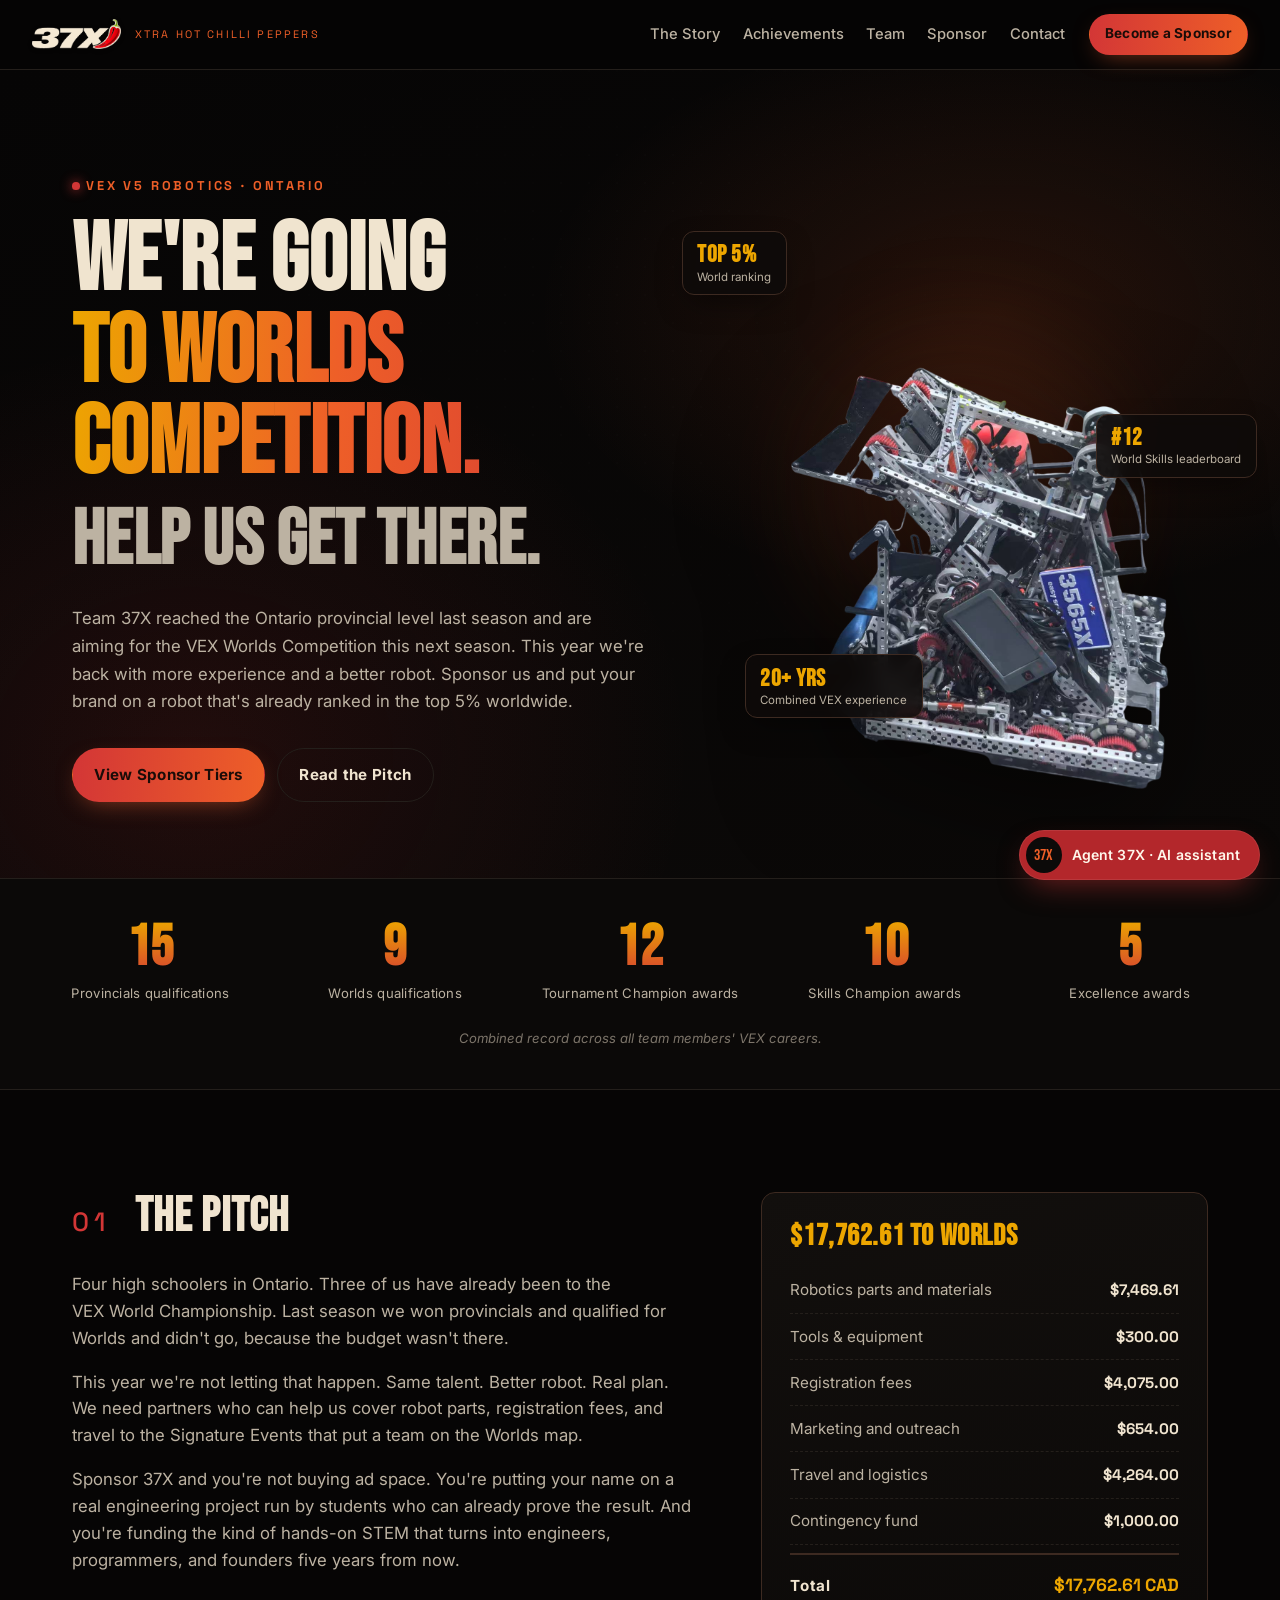
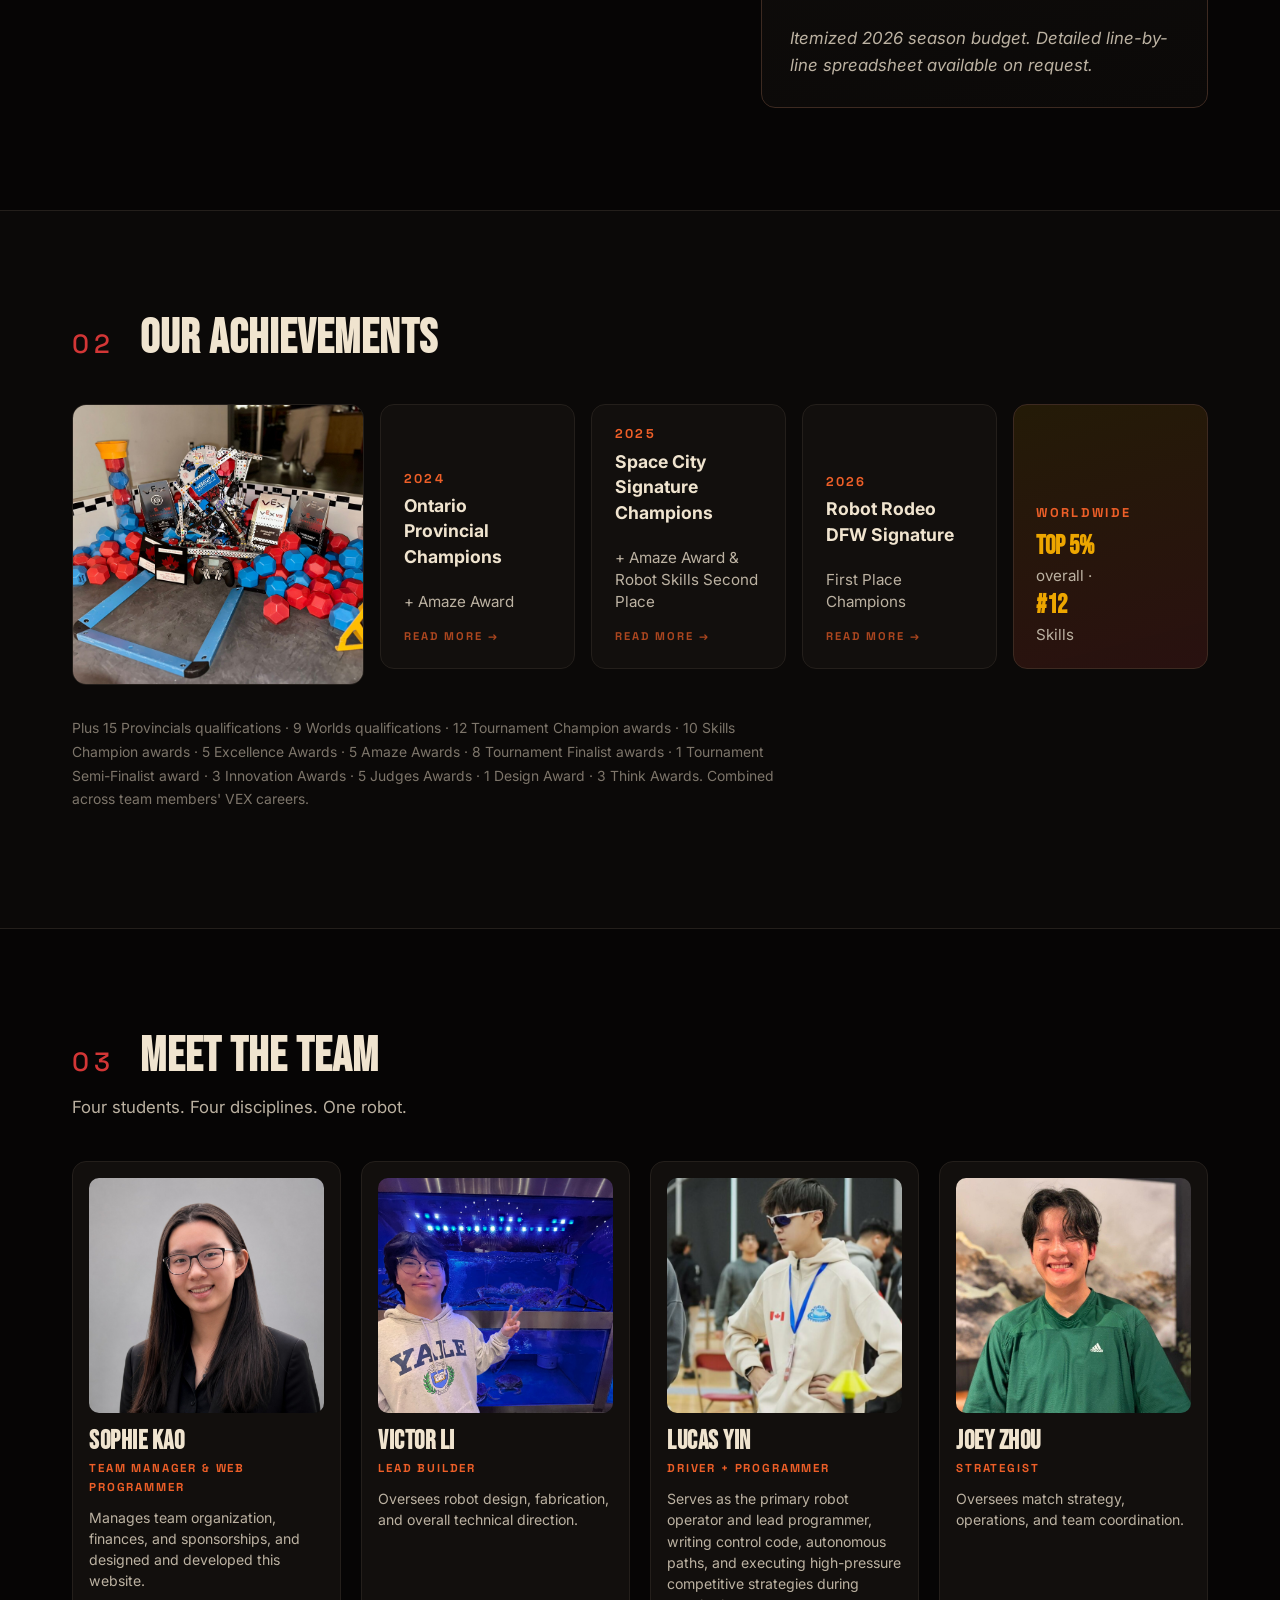
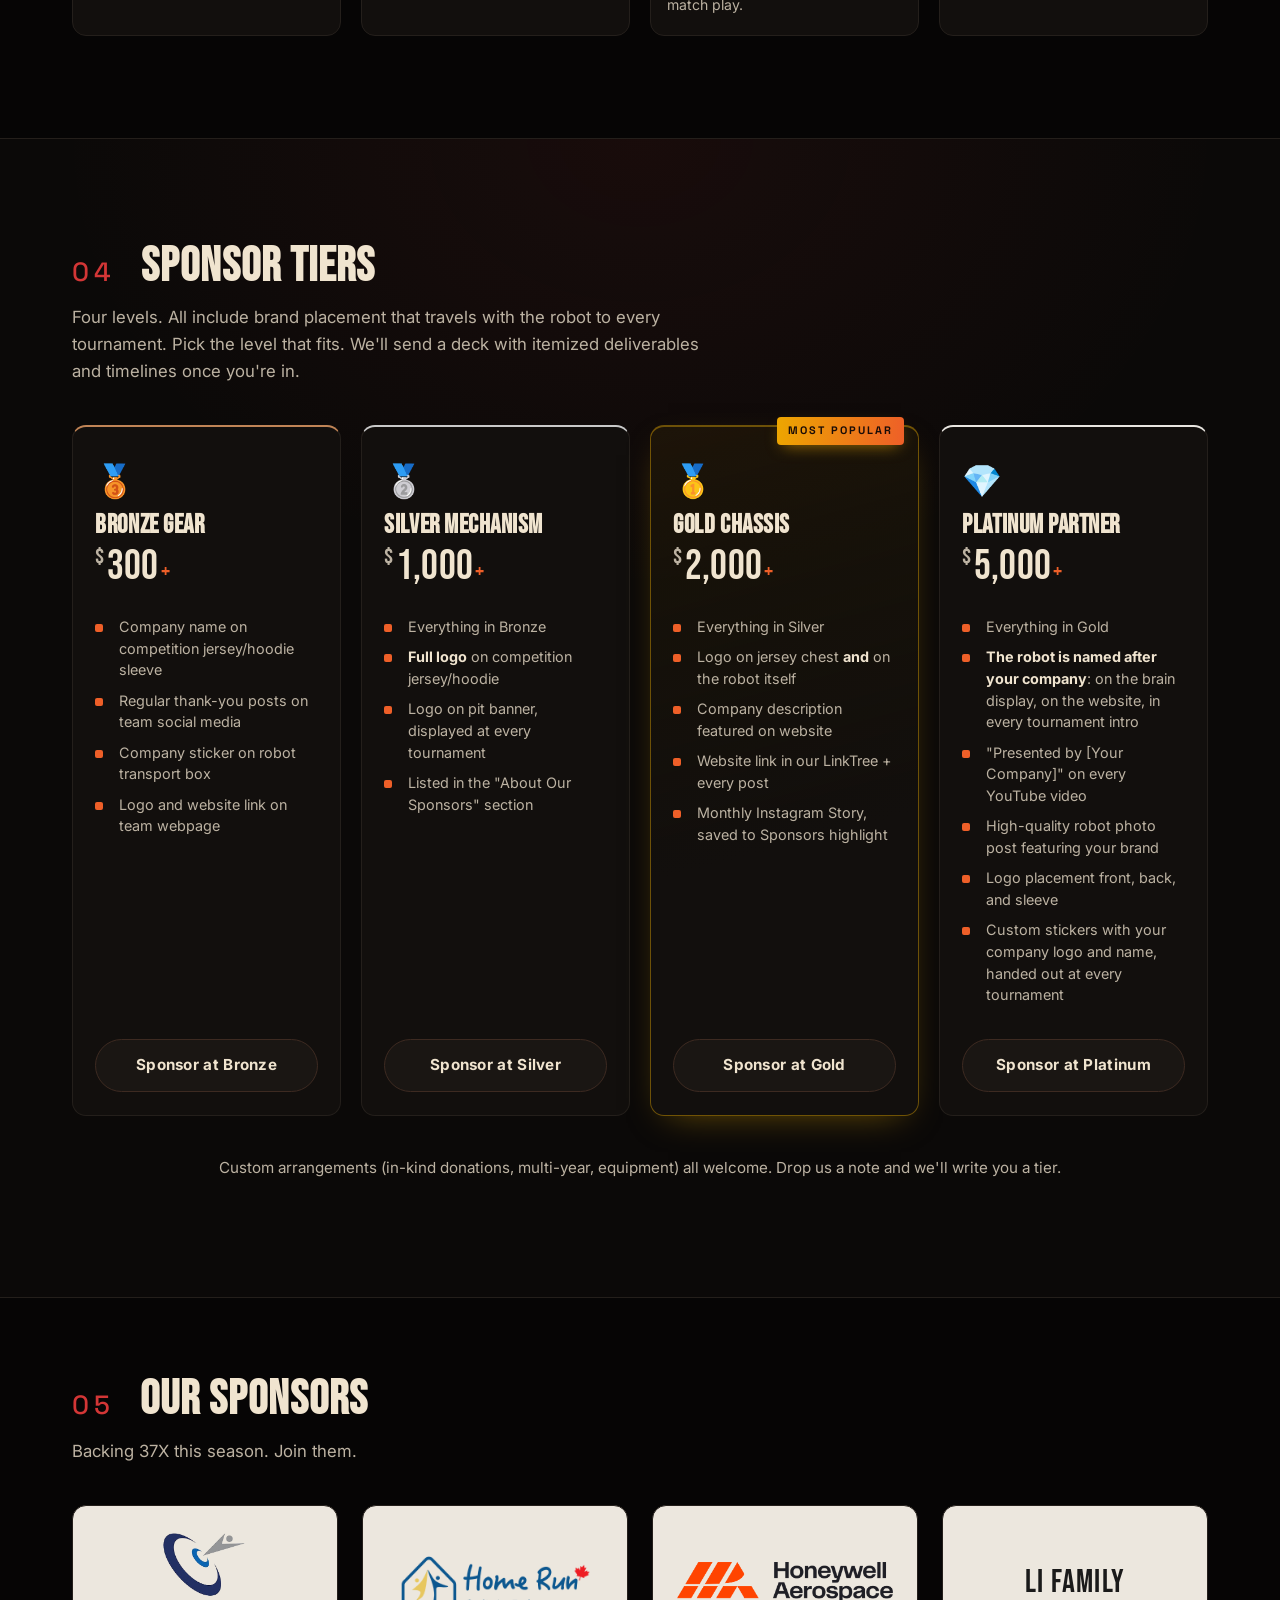
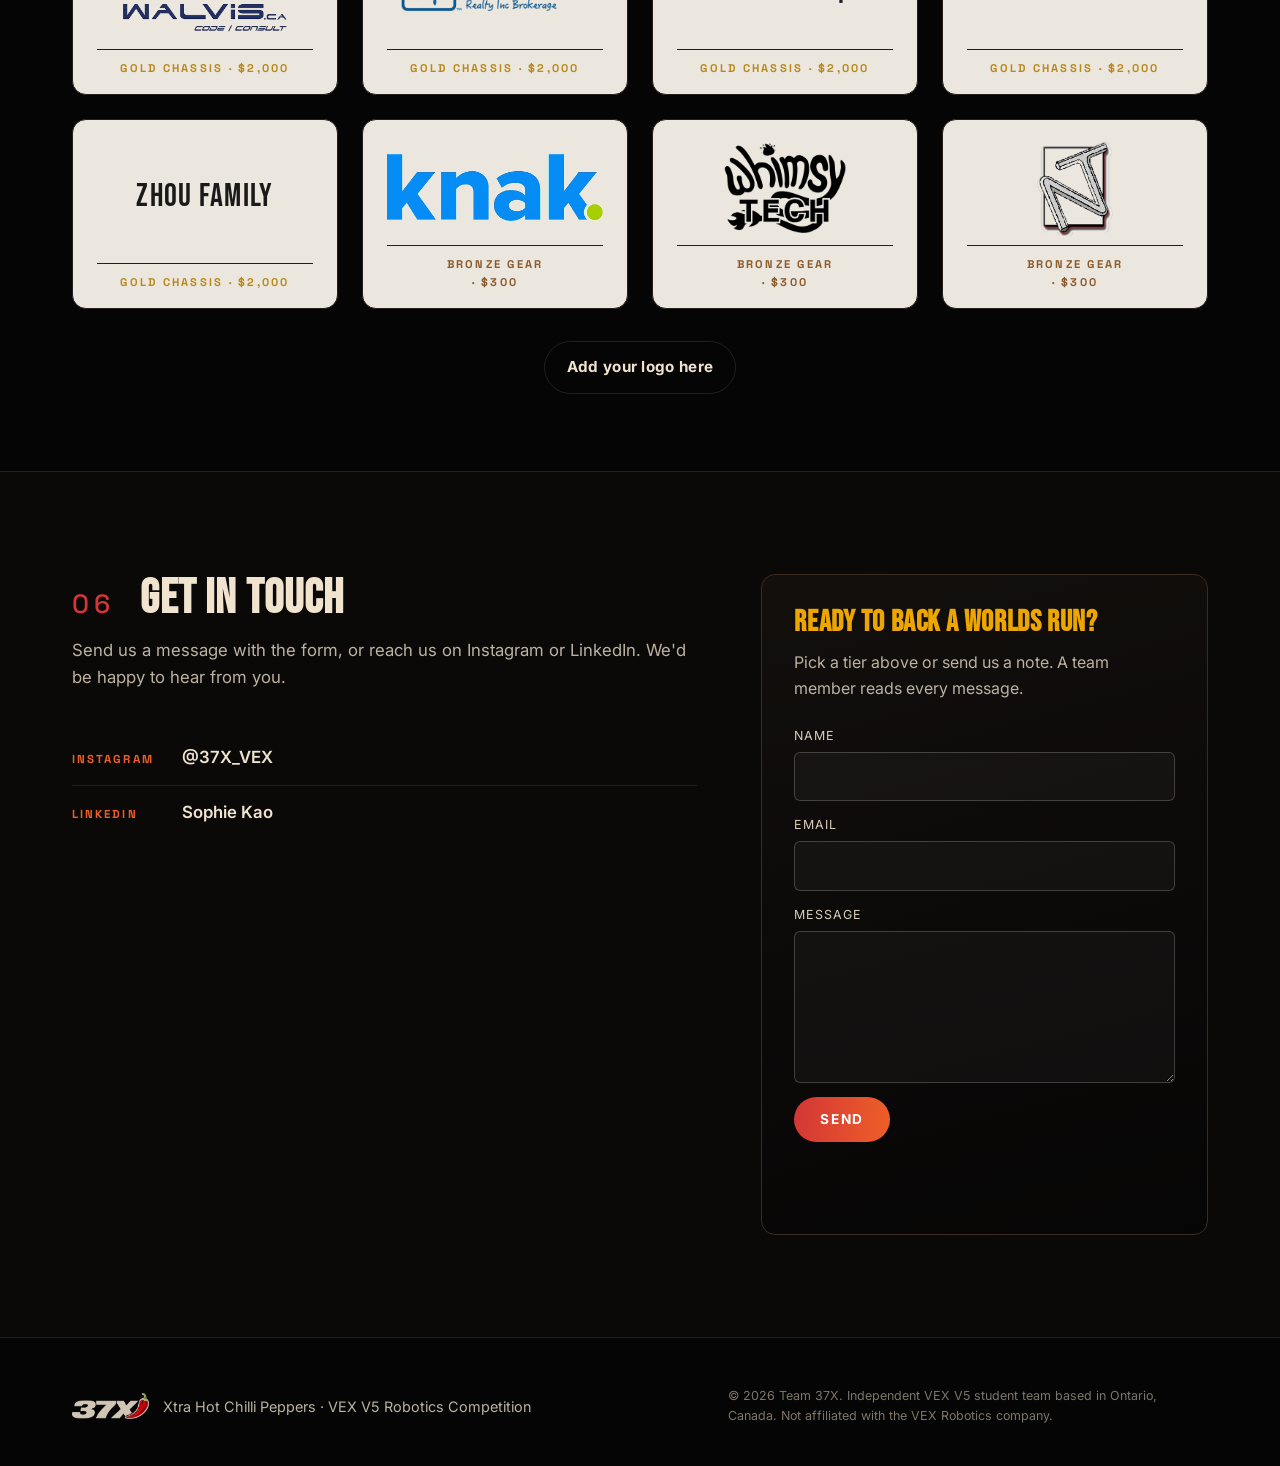
==== v1/index.html @ b3d053dc "Make v3 (engineering-drawing design) the main site; keep the original at /v1/ Root index.html, css/s" ====
<!doctype html>
<html lang="en">
<head>
  <!-- v1: the original design, kept as a fallback when v3 became the main site (2026-10-18). Not indexed. -->
  <meta name="robots" content="noindex, nofollow">
  <meta charset="utf-8" />
  <meta name="viewport" content="width=device-width, initial-scale=1" />
  <title>Team 37X · Xtra Hot Chilli Peppers · VEX V5 Robotics</title>
  <meta name="description" content="Team 37X Xtra Hot Chilli Peppers · VEX V5 Robotics Competition team competing for the World Championship. Sponsorship opportunities for businesses who back the next generation of engineers." />
  <meta name="theme-color" content="#060505" />

  <link rel="preconnect" href="https://fonts.googleapis.com" />
  <link rel="preconnect" href="https://fonts.gstatic.com" crossorigin />
  <link href="https://fonts.googleapis.com/css2?family=Bebas+Neue&family=Inter:wght@400;500;600;700;800&family=Space+Grotesk:wght@500;700&display=swap" rel="stylesheet" />

  <link rel="icon" type="image/png" href="../assets/img/logo-37x.png" />
  <link rel="stylesheet" href="css/styles.css?v=3" />

  <!-- ── GoatCounter Web Analytics ────────────────────────────────────────
       Privacy-friendly, cookie-less pageview tracking that works on
       github.io subdomains directly. To enable:
       1. Sign up at https://www.goatcounter.com and pick a site code
          (e.g. "vex37" → dashboard at vex37.goatcounter.com).
       2. Paste the site code between the quotes below.
       Until a site code is set, no beacon fires (safe to ship empty). ── -->
  <script>window.__GC_SITE_CODE__ = "37x";</script>
  <script>
    (function () {
      var c = window.__GC_SITE_CODE__;
      if (!c) return;
      var s = document.createElement('script');
      s.async = true;
      s.src = '//gc.zgo.at/count.js';
      s.setAttribute('data-goatcounter', 'https://' + c + '.goatcounter.com/count');
      document.head.appendChild(s);
    })();
  </script>
</head>
<body>

<!-- ── NAV ───────────────────────────────────────────────────────────────── -->
<header class="nav" id="nav">
  <a class="nav__brand" href="#top" aria-label="Team 37X Xtra Hot Chilli Peppers, home">
    <img src="../assets/img/logo-37x-light.png" alt="Team 37X · Xtra Hot Chilli Peppers" class="nav__logo" />
    <span class="nav__sub">Xtra Hot Chilli Peppers</span>
  </a>
  <nav class="nav__links" aria-label="Primary">
    <a href="#story">The Story</a>
    <a href="#achievements">Achievements</a>
    <a href="#team">Team</a>
    <a href="#tiers">Sponsor</a>
    <a href="#contact">Contact</a>
  </nav>
  <a href="#tiers" class="btn btn--primary nav__cta">Become a Sponsor</a>
</header>

<!-- ── HERO ──────────────────────────────────────────────────────────────── -->
<section class="hero" id="top">
  <div class="hero__bg" aria-hidden="true"></div>
  <div class="hero__inner">
    <div class="hero__copy">
      <p class="kicker"><span class="dot"></span>VEX V5 ROBOTICS · ONTARIO</p>
      <h1>
        We're going<br />
        <span class="hero__hot">to&nbsp;Worlds Competition.</span><br />
        <span class="hero__sub">Help us get there.</span>
      </h1>
      <p class="lede">
        Team 37X reached the Ontario provincial level last season and are aiming for the VEX Worlds Competition this next season. This year we're back with more experience and a better robot. Sponsor us and put your brand on a robot that's already ranked in the top&nbsp;5%&nbsp;worldwide.
      </p>
      <div class="hero__ctas">
        <a href="#tiers" class="btn btn--primary">View Sponsor Tiers</a>
        <a href="#story" class="btn btn--ghost">Read the Pitch</a>
      </div>
    </div>
    <div class="hero__art">
      <img src="../assets/img/hero-robot.png" alt="VEX V5 competition robot" class="hero__robot" />
      <div class="hero__chip hero__chip--1"><b>Top 5%</b><span>World ranking</span></div>
      <div class="hero__chip hero__chip--2"><b>#12</b><span>World Skills leaderboard</span></div>
      <div class="hero__chip hero__chip--3"><b>20+ yrs</b><span>Combined VEX experience</span></div>
    </div>
  </div>
</section>

<!-- ── STAT BAR ──────────────────────────────────────────────────────────── -->
<section class="stats" aria-label="Team statistics">
  <div class="stats__grid">
    <div class="stat"><b>15</b><span>Provincials qualifications</span></div>
    <div class="stat"><b>9</b><span>Worlds qualifications</span></div>
    <div class="stat"><b>12</b><span>Tournament Champion awards</span></div>
    <div class="stat"><b>10</b><span>Skills Champion awards</span></div>
    <div class="stat"><b>5</b><span>Excellence awards</span></div>
  </div>
  <p class="stats__note">Combined record across all team members' VEX careers.</p>
</section>

<!-- ── STORY ─────────────────────────────────────────────────────────────── -->
<section class="story" id="story">
  <div class="container two-col">
    <div>
      <h2 class="section-title"><span class="section-title__num">01</span>&nbsp;The Pitch</h2>
      <p>
        Four high schoolers in Ontario. Three of us have already been to the VEX&nbsp;World Championship. Last season we won provincials and qualified for Worlds and didn't go, because the budget wasn't there.
      </p>
      <p>
        This year we're not letting that happen. Same talent. Better robot. Real plan. We need partners who can help us cover robot parts, registration fees, and travel to the Signature Events that put a team on the Worlds map.
      </p>
      <p>
        Sponsor 37X and you're not buying ad space. You're putting your name on a real engineering project run by students who can already prove the result. And you're funding the kind of hands-on STEM that turns into engineers, programmers, and founders five years from now.
      </p>
    </div>
    <aside class="callout">
      <h3>$17,762.61 to Worlds</h3>
      <ul>
        <li><span>Robotics parts and materials</span><b>$7,469.61</b></li>
        <li><span>Tools &amp; equipment</span><b>$300.00</b></li>
        <li><span>Registration fees</span><b>$4,075.00</b></li>
        <li><span>Marketing and outreach</span><b>$654.00</b></li>
        <li><span>Travel and logistics</span><b>$4,264.00</b></li>
        <li><span>Contingency fund</span><b>$1,000.00</b></li>
        <li class="callout__total"><span>Total</span><b>$17,762.61&nbsp;CAD</b></li>
      </ul>
      <p class="callout__foot">Itemized 2026 season budget. Detailed line-by-line spreadsheet available on request.</p>
    </aside>
  </div>
</section>

<!-- ── ACHIEVEMENTS ──────────────────────────────────────────────────────── -->
<section class="ach" id="achievements">
  <div class="container">
    <h2 class="section-title"><span class="section-title__num">02</span>&nbsp;Our Achievements</h2>

    <div class="ach__grid">
      <article class="ach__card ach__card--feat">
        <img src="../assets/img/achievements-trophies.jpg" alt="Robot surrounded by VEX V5 tournament trophies" />
      </article>
      <article class="ach__card ach__card--clickable" data-modal="ontario" role="button" tabindex="0" aria-label="View details for Ontario Provincial Championships">
        <h3>2024</h3>
        <p><b>Ontario Provincial Champions</b><br />+ Amaze Award</p>
        <span class="ach__card-cta">Read more &rarr;</span>
      </article>
      <article class="ach__card ach__card--clickable" data-modal="space-city" role="button" tabindex="0" aria-label="View details for Space City Signature Event">
        <h3>2025</h3>
        <p><b>Space City Signature Champions</b><br />+ Amaze Award &amp; Robot Skills Second Place</p>
        <span class="ach__card-cta">Read more &rarr;</span>
      </article>
      <article class="ach__card ach__card--clickable" data-modal="robot-rodeo" role="button" tabindex="0" aria-label="View details for Robot Rodeo DFW Signature Event">
        <h3>2026</h3>
        <p><b>Robot Rodeo DFW Signature</b><br />First Place Champions</p>
        <span class="ach__card-cta">Read more &rarr;</span>
      </article>
      <article class="ach__card ach__card--world">
        <h3>Worldwide</h3>
        <p><b>Top 5%</b> overall · <b>#12</b> Skills</p>
      </article>
    </div>

    <p class="ach__caption">
      Plus 15 Provincials qualifications · 9 Worlds qualifications · 12 Tournament Champion awards · 10 Skills Champion awards · 5 Excellence Awards · 5 Amaze Awards · 8 Tournament Finalist awards · 1 Tournament Semi-Finalist award · 3 Innovation Awards · 5 Judges Awards · 1 Design Award · 3 Think Awards. Combined across team members' VEX careers.
    </p>
  </div>
</section>

<!-- ── TEAM ──────────────────────────────────────────────────────────────── -->
<section class="team" id="team">
  <div class="container">
    <h2 class="section-title"><span class="section-title__num">03</span>&nbsp;Meet the team</h2>
    <p class="section-lede">Four students. Four disciplines. One robot.</p>

    <div class="team__grid">
      <article class="member">
        <div class="member__photo"><img src="../assets/img/team-1.png" alt="" /></div>
        <h3>Sophie Kao</h3>
        <p class="member__role">Team Manager &amp; Web Programmer</p>
        <p class="member__bio">Manages team organization, finances, and sponsorships, and designed and developed this website.</p>
      </article>
      <article class="member">
        <div class="member__photo"><img src="../assets/img/team-2.png" alt="" /></div>
        <h3>Victor Li</h3>
        <p class="member__role">Lead Builder</p>
        <p class="member__bio">Oversees robot design, fabrication, and overall technical direction.</p>
      </article>
      <article class="member">
        <div class="member__photo"><img src="../assets/img/team-3.png" alt="" /></div>
        <h3>Lucas Yin</h3>
        <p class="member__role">Driver + Programmer</p>
        <p class="member__bio">Serves as the primary robot operator and lead programmer, writing control code, autonomous paths, and executing high-pressure competitive strategies during match play.</p>
      </article>
      <article class="member">
        <div class="member__photo"><img src="../assets/img/team-4.jpg" alt="Joey Zhou" /></div>
        <h3>Joey Zhou</h3>
        <p class="member__role">Strategist</p>
        <p class="member__bio">Oversees match strategy, operations, and team coordination.</p>
      </article>
    </div>
  </div>
</section>

<!-- ── SPONSOR TIERS ─────────────────────────────────────────────────────── -->
<section class="tiers" id="tiers">
  <div class="container">
    <h2 class="section-title"><span class="section-title__num">04</span>&nbsp;Sponsor tiers</h2>
    <p class="section-lede">
      Four levels. All include brand placement that travels with the robot to every tournament. Pick the level that fits. We'll send a deck with itemized deliverables and timelines once you're in.
    </p>

    <div class="tiers__grid">

      <article class="tier tier--bronze">
        <header class="tier__head">
          <span class="tier__medal" aria-hidden="true">🥉</span>
          <h3>Bronze Gear</h3>
          <p class="tier__price"><span>$</span>300<span class="tier__plus">+</span></p>
        </header>
        <ul class="tier__perks">
          <li>Company name on competition jersey/hoodie sleeve</li>
          <li>Regular thank-you posts on team social media</li>
          <li>Company sticker on robot transport box</li>
          <li>Logo and website link on team webpage</li>
        </ul>
        <a class="btn btn--tier" href="#contact" data-topic="Bronze Gear Tier">Sponsor at Bronze</a>
      </article>

      <article class="tier tier--silver">
        <header class="tier__head">
          <span class="tier__medal" aria-hidden="true">🥈</span>
          <h3>Silver Mechanism</h3>
          <p class="tier__price"><span>$</span>1,000<span class="tier__plus">+</span></p>
        </header>
        <ul class="tier__perks">
          <li>Everything in Bronze</li>
          <li><b>Full logo</b> on competition jersey/hoodie</li>
          <li>Logo on pit banner, displayed at every tournament</li>
          <li>Listed in the "About Our Sponsors" section</li>
        </ul>
        <a class="btn btn--tier" href="#contact" data-topic="Silver Mechanism Tier">Sponsor at Silver</a>
      </article>

      <article class="tier tier--gold">
        <span class="tier__flag">Most popular</span>
        <header class="tier__head">
          <span class="tier__medal" aria-hidden="true">🥇</span>
          <h3>Gold Chassis</h3>
          <p class="tier__price"><span>$</span>2,000<span class="tier__plus">+</span></p>
        </header>
        <ul class="tier__perks">
          <li>Everything in Silver</li>
          <li>Logo on jersey chest <b>and</b> on the robot itself</li>
          <li>Company description featured on website</li>
          <li>Website link in our LinkTree + every post</li>
          <li>Monthly Instagram Story, saved to Sponsors highlight</li>
        </ul>
        <a class="btn btn--tier" href="#contact" data-topic="Gold Chassis Tier">Sponsor at Gold</a>
      </article>

      <article class="tier tier--platinum">
        <header class="tier__head">
          <span class="tier__medal" aria-hidden="true">💎</span>
          <h3>Platinum Partner</h3>
          <p class="tier__price"><span>$</span>5,000<span class="tier__plus">+</span></p>
        </header>
        <ul class="tier__perks">
          <li>Everything in Gold</li>
          <li><b>The robot is named after your company</b>: on the brain display, on the website, in every tournament intro</li>
          <li>"Presented by [Your Company]" on every YouTube video</li>
          <li>High-quality robot photo post featuring your brand</li>
          <li>Logo placement front, back, and sleeve</li>
          <li>Custom stickers with your company logo and name, handed out at every tournament</li>
        </ul>
        <a class="btn btn--tier" href="#contact" data-topic="Platinum Partner Tier">Sponsor at Platinum</a>
      </article>

    </div>

    <p class="tiers__foot">
      Custom arrangements (in-kind donations, multi-year, equipment) all welcome. Drop us a note and we'll write you a tier.
    </p>
  </div>
</section>

<!-- ── CURRENT SPONSORS ──────────────────────────────────────────────────── -->
<section class="sponsors-current" id="sponsors-current">
  <div class="container">
    <h2 class="section-title"><span class="section-title__num">05</span>&nbsp;Our sponsors</h2>
    <p class="section-lede">
      Backing 37X this season. Join them.
    </p>
    <ul class="sponsors-wall">
      <li class="sponsor-card sponsor-card--wordmark sponsor-card--gold">
        <a href="https://walvis.ca" target="_blank" rel="noopener">
          <img src="../assets/img/sponsor-walvis.png" alt="Walvis Technologies" />
        </a>
        <div class="sponsor-card__tier">Gold Chassis · $2,000</div>
      </li>
      <li class="sponsor-card sponsor-card--wordmark sponsor-card--gold">
        <a href="https://homerunrealty.ca/our-agents.html/henry-yin-152219/" target="_blank" rel="noopener">
          <img src="../assets/img/sponsor-homerun.png" alt="Home Run Realty Inc. Brokerage — Henry Yin, REALTOR®" />
        </a>
        <div class="sponsor-card__tier">Gold Chassis · $2,000</div>
      </li>
      <li class="sponsor-card sponsor-card--wordmark sponsor-card--gold">
        <a href="https://aerospace.honeywell.com" target="_blank" rel="noopener">
          <img src="../assets/img/sponsor-honeywell.png" alt="Honeywell Aerospace" />
        </a>
        <div class="sponsor-card__tier">Gold Chassis · $2,000</div>
      </li>
      <li class="sponsor-card sponsor-card--name sponsor-card--gold">
        <div class="sponsor-card__name">Li Family</div>
        <div class="sponsor-card__tier">Gold Chassis · $2,000</div>
      </li>
      <li class="sponsor-card sponsor-card--name sponsor-card--gold">
        <div class="sponsor-card__name">Zhou Family</div>
        <div class="sponsor-card__tier">Gold Chassis · $2,000</div>
      </li>
      <li class="sponsor-card sponsor-card--wordmark sponsor-card--bronze">
        <a href="https://knak.com" target="_blank" rel="noopener">
          <img src="../assets/img/sponsor-knak.png" alt="Knak" />
        </a>
        <div class="sponsor-card__tier">Bronze Gear<br>· $300</div>
      </li>
      <li class="sponsor-card sponsor-card--wordmark sponsor-card--bronze">
        <a href="https://www.whimsytech.net" target="_blank" rel="noopener">
          <img src="../assets/img/sponsor-whimsytech.png" alt="Whimsy Tech Inc." />
        </a>
        <div class="sponsor-card__tier">Bronze Gear<br>· $300</div>
      </li>
      <li class="sponsor-card sponsor-card--mark sponsor-card--bronze">
        <a href="https://www.newmantools.com" target="_blank" rel="noopener">
          <img src="../assets/img/sponsor-newmantools.png" alt="Newman Tools Inc." />
        </a>
        <div class="sponsor-card__tier">Bronze Gear<br>· $300</div>
      </li>
    </ul>
    <div class="sponsors-current__cta">
      <a href="#contact" data-topic="Sponsorship" class="btn btn--ghost">Add your logo here</a>
    </div>
  </div>
</section>

<!-- ── CONTACT ───────────────────────────────────────────────────────────── -->
<section class="contact" id="contact">
  <div class="container two-col">
    <div>
      <h2 class="section-title"><span class="section-title__num">06</span>&nbsp;Get in touch</h2>
      <p class="section-lede">
        Send us a message with the form, or reach us on Instagram or LinkedIn. We'd be happy to hear from you.
      </p>
      <ul class="contact__list">
        <li><span>Instagram</span><a href="https://instagram.com/37X_VEX" target="_blank" rel="noopener">@37X_VEX</a></li>
        <li><span>LinkedIn</span><a href="https://www.linkedin.com/in/sophiekao/" target="_blank" rel="noopener">Sophie Kao</a></li>
      </ul>
    </div>
    <div class="contact__cta">
      <h3>Ready to back a Worlds run?</h3>
      <p>Pick a tier above or send us a note. A team member reads every message.</p>
      <!-- Contact form (Darren 2026-10-09: no email address on the site; same kind of form as emmakao.com).
           Posts to the team's endpoint on walvis.ca: walvis.ca's spam checks, encrypted, delivered to the team. -->
      <form class="cf" id="team-form" action="https://www.walvis.ca/agent-37x/send.php" method="post" novalidate style="--cf-accent:var(--pepper)">
        <label class="cf-field"><span>Name</span><input name="name" autocomplete="name" maxlength="120" required></label>
        <label class="cf-field"><span>Email</span><input name="email" type="email" autocomplete="email" maxlength="200" required></label>
        <label class="cf-field"><span>Message</span><textarea name="message" rows="5" maxlength="6000" required></textarea></label>
        <div class="cf-hp" aria-hidden="true"><label>Website <input name="website" tabindex="-1" autocomplete="off"></label></div>
        <input type="hidden" name="t" value="">
        <button type="submit" class="cf-send">Send</button>
        <p class="cf-status" role="status" aria-live="polite"></p>
      </form>
    </div>
  </div>
</section>

<!-- ── FOOTER ────────────────────────────────────────────────────────────── -->
<footer class="footer">
  <div class="container footer__inner">
    <div class="footer__brand">
      <img src="../assets/img/logo-37x-light.png" alt="Team 37X" />
      <span>Xtra Hot Chilli Peppers · VEX V5 Robotics Competition</span>
    </div>
    <p class="footer__legal">© 2026 Team 37X. Independent VEX V5 student team based in Ontario, Canada. Not affiliated with the VEX Robotics company.</p>
  </div>
</footer>

<!-- ── Event detail modals ─────────────────────────────────────────────────
     Each <template> holds the content for one achievement. JS clones the
     content into the shared <dialog> when an achievement card is tapped. -->

<template id="modal-ontario">
  <p class="modal__kicker">2024 · Markham Pan Am Centre, Ontario</p>
  <h2>Ontario VRC Provincial Championships</h2>
  <p>The most significant and competitive event in the region, bringing together <b>68 of the best teams</b> from across Ontario. As the definitive path to the postseason, this tournament is the highest level of competition in the province.</p>
  <ul class="modal__awards">
    <li><span class="modal__medal">🏆</span><div><b>Tournament Champion</b><span>Direct qualification to the VEX Robotics World Championship.</span></div></li>
    <li><span class="modal__medal">✨</span><div><b>Amaze Award</b><span>Recognised for the robot's high-quality engineering and consistency, resulting in a second qualification to Worlds in the same event.</span></div></li>
  </ul>
</template>

<template id="modal-space-city">
  <p class="modal__kicker">2025 · Clear Creek ISD Robotics Event Center, Houston, Texas</p>
  <h2>Space City Signature Event</h2>
  <p>One of the most prestigious and difficult tournaments of the season. It draws <b>70 of the most elite teams</b> from across North America and offers only a few select awards that directly qualify for the VEX Robotics World Championship.</p>
  <ul class="modal__awards">
    <li><span class="modal__medal">🏆</span><div><b>Tournament Champion</b><span>Defeated the highest level of competition to secure a direct spot at the World Championship.</span></div></li>
    <li><span class="modal__medal">🥈</span><div><b>Robot Skills, 2nd Place</b><span>Second-highest combined programming and driving score in the field.</span></div></li>
    <li><span class="modal__medal">✨</span><div><b>Amaze Award</b><span>Awarded for building a high-scoring robot that demonstrates top-tier engineering and quality.</span></div></li>
  </ul>
</template>

<template id="modal-robot-rodeo">
  <p class="modal__kicker">2026 · Irving Convention Center, Dallas-Fort Worth</p>
  <h2>Robot Rodeo DFW Signature Event</h2>
  <p>One of the most prestigious and highly anticipated tournaments of the season, serving as the <b>first-ever Signature Event in the Dallas-Fort Worth area</b>. It draws 80 of the most elite teams from across North America and features a select few awards that directly qualify for the VEX Robotics World Championship.</p>
  <ul class="modal__awards">
    <li><span class="modal__medal">🏆</span><div><b>Tournament Champion</b><span>Rose from a lower rank to the top of an incredibly competitive field, securing direct qualification for the World Championship for the second time in the same season.</span></div></li>
  </ul>
</template>

<dialog id="event-modal" class="modal" aria-labelledby="event-modal-title">
  <button type="button" class="modal__close" aria-label="Close">&times;</button>
  <div class="modal__body"></div>
</dialog>

<script src="js/app.js?v=2" defer></script>
<!-- Agent 37X: AI chat assistant (answers from this site; handler on walvis.ca). Remove this line to turn it off. -->
<script src="../assets/agent-37x/agent-37x.js?v=1" defer></script>
</body>
</html>
---- v1/css/styles.css ----
/* ─────────────────────────────────────────────────────────────────────────
   Team 37X — Xtra Hot Chilli Peppers
   Single-file stylesheet. No build step.
   ──────────────────────────────────────────────────────────────────────── */

:root {
  /* palette */
  --bg:          #060505;
  --bg-soft:     #0b0908;
  --surface:     #120f0d;
  --surface-2:   #1a1613;
  --border:      #241f1b;
  --border-hot:  #3d2a21;

  --pepper:      #d33636;   /* primary chili red */
  --pepper-deep: #991d24;
  --hot:         #ee5f28;   /* heat orange */
  --heat:        #eda600;   /* heat yellow */
  --cream:       #f0e4cf;   /* warm off-white */
  --cream-dim:   #bcb2a2;
  --muted:       #7d756a;

  --bronze:      #c08456;
  --silver:      #c9c9c9;
  --gold:        #f4b400;
  --platinum:    #e9e6e1;

  /* type */
  --font-display: 'Bebas Neue', 'Inter', system-ui, sans-serif;
  --font-body:    'Inter', system-ui, -apple-system, sans-serif;
  --font-mono:    'Space Grotesk', ui-monospace, SFMono-Regular, monospace;

  /* sizes */
  --w-max:       1200px;
  --pad:         clamp(1.25rem, 4vw, 2rem);
  --r:           14px;
}

/* ── reset ─────────────────────────────────────────────────────────────── */
*, *::before, *::after { box-sizing: border-box; }
html { scroll-behavior: smooth; }
body {
  margin: 0;
  background: var(--bg);
  color: var(--cream);
  font-family: var(--font-body);
  font-size: 16px;
  line-height: 1.6;
  -webkit-font-smoothing: antialiased;
  text-rendering: optimizeLegibility;
}
img { max-width: 100%; display: block; }
a { color: var(--cream); text-decoration: none; }
ul { padding: 0; margin: 0; list-style: none; }
h1, h2, h3 { margin: 0 0 .5em; line-height: 1.05; font-family: var(--font-display); letter-spacing: 0.01em; }

/* ── shared layout ─────────────────────────────────────────────────────── */
.container { width: 100%; max-width: var(--w-max); margin: 0 auto; padding: 0 var(--pad); }
.two-col {
  display: grid;
  grid-template-columns: 1.4fr 1fr;
  gap: clamp(2rem, 5vw, 4rem);
  align-items: start;
}
@media (max-width: 820px) {
  .two-col { grid-template-columns: 1fr; }
}

.section-title {
  font-family: var(--font-display);
  font-size: clamp(2rem, 4.5vw, 3rem);
  letter-spacing: 0.02em;
  margin: 0 0 .25em;
  display: inline-flex;
  align-items: baseline;
  gap: .35em;
  color: var(--cream);
}
.section-title__num {
  font-family: var(--font-mono);
  font-size: .55em;
  font-weight: 500;
  color: var(--pepper);
  letter-spacing: 0.18em;
}
.section-lede {
  color: var(--cream-dim);
  font-size: 1.05rem;
  max-width: 60ch;
  margin: 0 0 2.5rem;
}

/* ── kicker label ──────────────────────────────────────────────────────── */
.kicker {
  display: inline-flex;
  align-items: center;
  gap: .5em;
  font-family: var(--font-mono);
  font-size: .8rem;
  font-weight: 700;
  letter-spacing: 0.22em;
  color: var(--hot);
  text-transform: uppercase;
  margin: 0 0 1.25rem;
}
.dot {
  width: .6em; height: .6em; border-radius: 50%;
  background: var(--pepper);
  box-shadow: 0 0 12px var(--pepper);
}

/* ── buttons ───────────────────────────────────────────────────────────── */
.btn {
  display: inline-flex;
  align-items: center;
  justify-content: center;
  gap: .5em;
  padding: .9em 1.4em;
  border-radius: 999px;
  font-family: var(--font-body);
  font-weight: 700;
  font-size: .95rem;
  letter-spacing: 0.02em;
  border: 1px solid transparent;
  cursor: pointer;
  transition: transform .15s ease, background .2s ease, border-color .2s ease, box-shadow .2s ease;
  text-decoration: none;
  white-space: nowrap;
}
.btn:hover { transform: translateY(-1px); }
.btn--primary {
  background: linear-gradient(95deg, var(--pepper) 0%, var(--hot) 100%);
  color: #1a0c08;
  box-shadow: 0 8px 24px -10px rgba(255, 107, 53, .55);
}
.btn--primary:hover {
  box-shadow: 0 14px 30px -10px rgba(255, 107, 53, .75);
}
.btn--ghost {
  background: transparent;
  color: var(--cream);
  border-color: var(--border);
}
.btn--ghost:hover { border-color: var(--pepper); color: var(--pepper); }
.btn--tier {
  width: 100%;
  margin-top: 1.25rem;
  background: var(--surface-2);
  color: var(--cream);
  border: 1px solid var(--border-hot);
}
.tier:hover .btn--tier { background: var(--pepper); color: #1a0c08; border-color: var(--pepper); }

/* ── nav ───────────────────────────────────────────────────────────────── */
.nav {
  position: sticky; top: 0; z-index: 50;
  display: flex; align-items: center;
  gap: 1.5rem;
  padding: .85rem var(--pad);
  background: rgba(6, 5, 5, 0.86);
  backdrop-filter: saturate(140%) blur(10px);
  -webkit-backdrop-filter: saturate(140%) blur(10px);
  border-bottom: 1px solid var(--border);
}
.nav__brand { display: flex; align-items: center; gap: .85rem; min-width: 0; }
/* Logo is 3:1 ratio with transparent background; the "light" variant has the
   "37X" wordmark recoloured to cream so it reads on the dark nav. */
.nav__logo {
  height: 30px; width: auto;
  filter: drop-shadow(0 1px 2px rgba(0, 0, 0, 0.45));
  flex: none;
}
.nav__sub {
  font-family: var(--font-mono);
  font-size: .68rem;
  letter-spacing: 0.2em;
  color: var(--hot);
  text-transform: uppercase;
  white-space: nowrap;
}
@media (max-width: 540px) { .nav__sub { display: none; } }
.nav__links { margin-left: auto; display: flex; gap: 1.4rem; }
.nav__links a { color: var(--cream-dim); font-size: .92rem; font-weight: 500; }
.nav__links a:hover { color: var(--cream); }
.nav__cta { padding: .65em 1.1em; font-size: .85rem; }
@media (max-width: 820px) {
  .nav__links { display: none; }
  .nav__sub { display: none; }
}

/* ── hero ──────────────────────────────────────────────────────────────── */
.hero { position: relative; overflow: hidden; padding: clamp(3.5rem, 8vw, 7rem) 0 clamp(3rem, 6vw, 5rem); }
.hero__bg {
  position: absolute; inset: 0;
  background:
    radial-gradient(60% 60% at 78% 30%, rgba(238, 95, 40, 0.13) 0%, transparent 60%),
    radial-gradient(60% 80% at 15% 85%, rgba(211, 54, 54, 0.12) 0%, transparent 65%),
    linear-gradient(160deg, var(--bg) 0%, var(--bg-soft) 100%);
  z-index: 0;
}
.hero__bg::after {
  content: ''; position: absolute; inset: 0;
  background-image:
    radial-gradient(circle at 1px 1px, rgba(255, 255, 255, 0.035) 1px, transparent 0);
  background-size: 28px 28px;
  opacity: 0.3;
  mask-image: radial-gradient(circle at 50% 30%, black, transparent 70%);
  -webkit-mask-image: radial-gradient(circle at 50% 30%, black, transparent 70%);
}
.hero__inner {
  position: relative; z-index: 1;
  max-width: var(--w-max);
  margin: 0 auto;
  padding: 0 var(--pad);
  display: grid;
  grid-template-columns: 1.2fr 1fr;
  align-items: center;
  gap: clamp(2rem, 5vw, 4rem);
}
.hero__copy h1 {
  font-family: var(--font-display);
  font-size: clamp(3rem, 8vw, 6rem);
  line-height: 0.95;
  letter-spacing: 0.005em;
  margin: 0 0 1.5rem;
  color: var(--cream);
}
.hero__hot {
  background: linear-gradient(95deg, var(--heat) 0%, var(--hot) 45%, var(--pepper) 100%);
  -webkit-background-clip: text;
  background-clip: text;
  color: transparent;
  display: inline-block;
}
.hero__sub { color: var(--cream-dim); font-size: 0.8em; }
.lede {
  max-width: 52ch;
  font-size: 1.05rem;
  line-height: 1.65;
  color: var(--cream-dim);
}
.hero__ctas { display: flex; gap: .75rem; margin-top: 2rem; flex-wrap: wrap; }

.hero__art {
  position: relative;
  aspect-ratio: 4/5;
  display: flex; align-items: center; justify-content: center;
}
.hero__art::before {
  content: '';
  position: absolute; inset: 8% 12%;
  background: radial-gradient(circle, rgba(238, 95, 40, 0.24) 0%, transparent 65%);
  filter: blur(40px);
  z-index: 0;
}
.hero__robot {
  position: relative; z-index: 1;
  width: 100%; height: 100%;
  object-fit: contain;
  filter: drop-shadow(0 30px 60px rgba(0, 0, 0, 0.5));
}
.hero__chip {
  position: absolute;
  background: rgba(14, 11, 10, 0.88);
  backdrop-filter: blur(8px);
  border: 1px solid var(--border-hot);
  border-radius: 12px;
  padding: .65rem .9rem;
  z-index: 2;
  display: flex; flex-direction: column;
  line-height: 1.1;
  box-shadow: 0 12px 30px -8px rgba(0,0,0,0.5);
}
.hero__chip b { font-family: var(--font-display); font-size: 1.5rem; color: var(--heat); letter-spacing: 0.02em; }
.hero__chip span { font-size: .72rem; color: var(--cream-dim); margin-top: 2px; }
.hero__chip--1 { top: 8%; left: -8%; }
.hero__chip--2 { top: 38%; right: -10%; }
.hero__chip--3 { bottom: 12%; left: 5%; }

@media (max-width: 820px) {
  .hero__inner { grid-template-columns: 1fr; }
  .hero__art { display: none; }
}

/* ── stats ─────────────────────────────────────────────────────────────── */
.stats {
  background: var(--bg-soft);
  border-top: 1px solid var(--border);
  border-bottom: 1px solid var(--border);
  padding: 2.5rem var(--pad);
}
.stats__grid {
  max-width: var(--w-max);
  margin: 0 auto;
  display: grid;
  grid-template-columns: repeat(5, 1fr);
  gap: 1.5rem;
}
.stat { text-align: center; }
.stat b {
  font-family: var(--font-display);
  font-size: clamp(2.5rem, 5vw, 3.6rem);
  display: block;
  line-height: 1;
  background: linear-gradient(180deg, var(--heat) 0%, var(--pepper) 110%);
  -webkit-background-clip: text;
  background-clip: text;
  color: transparent;
  letter-spacing: 0.01em;
}
.stat span {
  display: block;
  margin-top: .35rem;
  font-size: .82rem;
  color: var(--cream-dim);
  letter-spacing: 0.02em;
}
.stats__note {
  max-width: var(--w-max);
  margin: 1.5rem auto 0;
  text-align: center;
  font-size: .82rem;
  color: var(--muted);
  font-style: italic;
}
@media (max-width: 760px) {
  .stats__grid { grid-template-columns: repeat(2, 1fr); gap: 2rem 1rem; }
}

/* ── story ─────────────────────────────────────────────────────────────── */
.story { padding: clamp(4rem, 8vw, 7rem) 0; }
.story p { color: var(--cream-dim); font-size: 1.05rem; }

.callout {
  background: linear-gradient(165deg, var(--surface) 0%, var(--bg-soft) 100%);
  border: 1px solid var(--border-hot);
  border-radius: var(--r);
  padding: 1.75rem;
  position: sticky;
  top: 100px;
}
.callout h3 {
  font-family: var(--font-display);
  font-size: 1.85rem;
  color: var(--heat);
  margin: 0 0 1rem;
  letter-spacing: 0.02em;
}
.callout ul { margin: 0; }
.callout li {
  display: flex; justify-content: space-between; align-items: baseline;
  padding: .65rem 0;
  border-bottom: 1px dashed var(--border);
  font-size: .95rem;
}
.callout li:last-child { border-bottom: none; }
.callout li span { color: var(--cream-dim); }
.callout li b { font-family: var(--font-mono); color: var(--cream); font-weight: 700; }
.callout__total {
  margin-top: .5rem;
  padding-top: 1rem !important;
  border-top: 2px solid var(--border-hot);
  font-size: 1.05rem;
}
.callout__total span { color: var(--cream) !important; font-weight: 700; letter-spacing: 0.04em; }
.callout__total b { color: var(--heat) !important; font-size: 1.1rem; }
.callout__foot {
  font-size: .78rem;
  color: var(--muted);
  margin: 1rem 0 0;
  font-style: italic;
}

/* ── achievements ──────────────────────────────────────────────────────── */
.ach {
  padding: clamp(4rem, 8vw, 7rem) 0;
  background: var(--bg-soft);
  border-top: 1px solid var(--border);
  border-bottom: 1px solid var(--border);
}
.ach__grid {
  display: grid;
  grid-template-columns: 1.5fr 1fr 1fr 1fr 1fr;
  grid-template-rows: 1fr;
  gap: 1rem;
  margin: 1.75rem 0 2rem;
}
.ach__card {
  background: var(--surface);
  border: 1px solid var(--border);
  border-radius: var(--r);
  padding: 1.4rem;
  display: flex; flex-direction: column;
  justify-content: flex-end;
  min-height: 220px;
  transition: border-color .2s ease, transform .2s ease;
}
.ach__card:hover { border-color: var(--pepper); transform: translateY(-2px); }
.ach__card h3 {
  font-family: var(--font-mono);
  font-size: .8rem;
  font-weight: 700;
  letter-spacing: 0.18em;
  color: var(--hot);
  margin: 0 0 .5rem;
  text-transform: uppercase;
}
.ach__card p { margin: 0; color: var(--cream-dim); font-size: .95rem; line-height: 1.45; }
.ach__card p b { color: var(--cream); display: block; font-size: 1.1rem; font-weight: 700; }
.ach__card--feat {
  grid-row: span 2;
  padding: 0;
  overflow: hidden;
  min-height: 0;
}
.ach__card--feat img { width: 100%; height: 100%; object-fit: cover; }
.ach__card--world {
  background: linear-gradient(165deg, rgba(255, 184, 0, 0.10) 0%, rgba(226, 62, 62, 0.14) 100%);
  border-color: var(--border-hot);
}
.ach__card--world p b {
  font-family: var(--font-display);
  font-size: 1.6rem;
  color: var(--heat);
}

/* Cards that open an event modal. Tiny "Read more →" affordance so the
   tap target reads as interactive without competing with the headline. */
.ach__card--clickable { cursor: pointer; outline: none; }
.ach__card--clickable:focus-visible {
  border-color: var(--hot);
  box-shadow: 0 0 0 2px rgba(255, 107, 53, 0.35);
}
.ach__card-cta {
  display: block;
  margin-top: .9rem;
  font-family: var(--font-mono);
  font-size: .7rem;
  font-weight: 700;
  letter-spacing: 0.18em;
  text-transform: uppercase;
  color: var(--hot);
  opacity: 0.7;
  transition: opacity .2s ease, transform .2s ease;
}
.ach__card--clickable:hover .ach__card-cta { opacity: 1; transform: translateX(3px); }
.ach__caption {
  color: var(--muted);
  font-size: .87rem;
  line-height: 1.7;
  max-width: 80ch;
}

@media (max-width: 1000px) {
  .ach__grid { grid-template-columns: repeat(2, 1fr); }
  .ach__card--feat { grid-column: span 2; min-height: 280px; }
}
@media (max-width: 560px) {
  .ach__grid { grid-template-columns: 1fr; }
  .ach__card--feat { grid-column: auto; }
}

/* ── team ──────────────────────────────────────────────────────────────── */
.team { padding: clamp(4rem, 8vw, 7rem) 0; }
.team__grid {
  display: grid;
  grid-template-columns: repeat(4, 1fr);
  gap: 1.25rem;
}
.member {
  background: var(--surface);
  border: 1px solid var(--border);
  border-radius: var(--r);
  padding: 1rem 1rem 1.25rem;
  transition: border-color .2s ease, transform .2s ease;
}
.member:hover { border-color: var(--pepper); transform: translateY(-3px); }
.member__photo {
  aspect-ratio: 1/1;
  border-radius: 10px;
  overflow: hidden;
  background: var(--bg-soft);
  margin-bottom: 1rem;
}
/* `object-position: center 18%` pulls the crop towards the top of the image,
   so portrait shots keep heads in frame instead of getting trimmed at the
   forehead when cover-fit into a square card. */
.member__photo img {
  width: 100%;
  height: 100%;
  object-fit: cover;
  object-position: center 18%;
  transition: transform .3s ease;
}
.member:hover .member__photo img { transform: scale(1.04); }
.member h3 {
  font-family: var(--font-display);
  font-size: 1.6rem;
  margin: 0 0 .15em;
  letter-spacing: 0.02em;
}
.member__role {
  font-family: var(--font-mono);
  font-size: .72rem;
  font-weight: 700;
  letter-spacing: 0.16em;
  color: var(--hot);
  text-transform: uppercase;
  margin: 0 0 .65rem;
}
.member__bio { color: var(--cream-dim); font-size: .88rem; line-height: 1.5; margin: 0; }

@media (max-width: 1000px) { .team__grid { grid-template-columns: repeat(3, 1fr); } }
@media (max-width: 680px)  { .team__grid { grid-template-columns: repeat(2, 1fr); } }
@media (max-width: 440px)  { .team__grid { grid-template-columns: 1fr; } }

/* ── sponsor tiers ─────────────────────────────────────────────────────── */
.tiers {
  padding: clamp(4rem, 8vw, 7rem) 0;
  background:
    radial-gradient(70% 60% at 50% 0%, rgba(211, 54, 54, 0.07) 0%, transparent 65%),
    var(--bg-soft);
  border-top: 1px solid var(--border);
  border-bottom: 1px solid var(--border);
}
.tiers__grid {
  display: grid;
  grid-template-columns: repeat(4, 1fr);
  gap: 1.25rem;
  align-items: stretch;
}
.tier {
  position: relative;
  background: var(--surface);
  border: 1px solid var(--border);
  border-radius: var(--r);
  padding: 1.75rem 1.4rem 1.4rem;
  display: flex; flex-direction: column;
  transition: transform .2s ease, border-color .2s ease, box-shadow .2s ease;
}
.tier:hover {
  transform: translateY(-4px);
  border-color: var(--pepper);
  box-shadow: 0 18px 50px -22px rgba(255, 107, 53, 0.4);
}
.tier__head { margin-bottom: 1.25rem; }
.tier__medal { font-size: 2rem; display: block; margin-bottom: .4rem; }
.tier h3 {
  font-family: var(--font-display);
  font-size: 1.65rem;
  letter-spacing: 0.02em;
  margin: 0 0 .35rem;
}
.tier__price {
  font-family: var(--font-display);
  font-size: 2.6rem;
  margin: 0;
  line-height: 1;
  color: var(--cream);
  letter-spacing: 0.005em;
}
.tier__price span:first-child {
  font-size: .55em;
  vertical-align: super;
  margin-right: .1em;
  color: var(--cream-dim);
}
.tier__plus {
  font-size: .55em;
  color: var(--hot);
  margin-left: .1em;
}
.tier__perks { flex: 1; margin: 0 0 .25rem; }
.tier__perks li {
  position: relative;
  padding-left: 1.5rem;
  font-size: .9rem;
  line-height: 1.5;
  color: var(--cream-dim);
  margin: .55rem 0;
}
.tier__perks li::before {
  content: '';
  position: absolute;
  left: 0; top: .55em;
  width: 8px; height: 8px;
  border-radius: 2px;
  background: var(--hot);
}
.tier__perks li b { color: var(--cream); }
.tier__flag {
  position: absolute;
  top: -10px; right: 14px;
  background: linear-gradient(95deg, var(--heat), var(--hot));
  color: #1a0c08;
  font-family: var(--font-mono);
  font-weight: 700;
  font-size: .68rem;
  letter-spacing: 0.18em;
  text-transform: uppercase;
  padding: .35rem .7rem;
  border-radius: 4px;
  box-shadow: 0 6px 16px -6px rgba(255, 184, 0, 0.6);
}

/* tier accent borders */
.tier--bronze   { border-top: 2px solid var(--bronze); }
.tier--silver   { border-top: 2px solid var(--silver); }
.tier--gold     { border-top: 2px solid var(--gold); }
.tier--platinum { border-top: 2px solid var(--platinum); }

.tier--gold {
  background: linear-gradient(165deg, rgba(244, 180, 0, 0.06) 0%, var(--surface) 60%);
  border-color: rgba(244, 180, 0, 0.4);
  box-shadow: 0 12px 35px -18px rgba(244, 180, 0, 0.5);
}

.tiers__foot {
  text-align: center;
  margin-top: 2.5rem;
  color: var(--cream-dim);
  font-size: .95rem;
}

@media (max-width: 1000px) {
  .tiers__grid { grid-template-columns: repeat(2, 1fr); }
}
@media (max-width: 560px) {
  .tiers__grid { grid-template-columns: 1fr; }
}

/* ── current sponsors / logo wall ──────────────────────────────────────── */
.sponsors-current { padding: clamp(3rem, 6vw, 5rem) 0; }
.sponsors-wall {
  list-style: none;
  margin: 2.5rem 0 0;
  padding: 0;
  display: grid;
  grid-template-columns: repeat(auto-fill, minmax(220px, 1fr));
  gap: 1.5rem;
  align-items: stretch;
}
.sponsor-card {
  /* Kept light — sponsor logos are supplied for light backgrounds. Softened
     off-white rather than pure white so the cards don't glare on the darker page. */
  background: #ece7de;
  border: 1px solid var(--border);
  border-radius: var(--r);
  padding: 1.25rem 1.5rem 1rem;
  display: flex;
  flex-direction: column;
  height: 190px;
  transition: transform 0.18s ease, box-shadow 0.18s ease, border-color 0.18s ease;
}
.sponsor-card:hover {
  transform: translateY(-2px);
  border-color: var(--border-hot);
  box-shadow: 0 8px 24px rgba(0, 0, 0, 0.08);
}
.sponsor-card a {
  display: flex;
  flex: 1;
  align-items: center;
  justify-content: center;
  min-height: 0;
  width: 100%;
}
.sponsor-card img {
  display: block;
  object-fit: contain;
  width: auto;
  height: auto;
  max-width: 100%;
  max-height: 100%;
  /* Sponsor logos are stored as PNGs with the white background removed, so they
     sit flush on the card. If a sponsor sends a JPEG with white baked in, run it
     through the same white-to-transparent pass rather than adding it as-is. */
}
/* Mark variant (square / portrait) — bounded square to keep them from dominating. */
.sponsor-card--mark img {
  max-width: 60%;
  max-height: 100%;
}
/* Name variant: sponsors with no logo (e.g. a family). The name stands in for it. */
.sponsor-card__name {
  flex: 1;
  display: flex;
  align-items: center;
  justify-content: center;
  text-align: center;
  font-family: var(--font-display);
  font-size: 2rem;
  letter-spacing: 0.04em;
  line-height: 1.1;
  color: #1a1a1a;
}
.sponsor-card__tier {
  margin-top: 0.6rem;
  padding-top: 0.6rem;
  border-top: 1px solid var(--border);
  text-align: center;
  font-family: var(--font-mono, "Space Grotesk", monospace);
  font-size: 0.7rem;
  font-weight: 700;
  letter-spacing: 0.2em;
  text-transform: uppercase;
  color: var(--ink, #1a1a1a);
}
.sponsor-card--gold   .sponsor-card__tier { color: #b8881a; }
.sponsor-card--silver .sponsor-card__tier { color: #777777; }
.sponsor-card--bronze .sponsor-card__tier { color: #8b5a2b; }
.sponsor-card--platinum .sponsor-card__tier {
  color: #1a1a1a;
  background: linear-gradient(90deg, #b3b3b3 0%, #ffffff 50%, #b3b3b3 100%);
  -webkit-background-clip: text;
  background-clip: text;
  -webkit-text-fill-color: transparent;
}
.sponsors-current__cta {
  margin-top: 2rem;
  text-align: center;
}
.sponsors-current__empty {
  border: 2px dashed var(--border-hot);
  border-radius: var(--r);
  padding: 3rem;
  text-align: center;
  background:
    repeating-linear-gradient(
      45deg,
      transparent 0,
      transparent 12px,
      rgba(255, 107, 53, 0.04) 12px,
      rgba(255, 107, 53, 0.04) 24px
    );
}
.sponsors-current__empty p {
  font-family: var(--font-display);
  font-size: 2rem;
  color: var(--cream-dim);
  margin: 0 0 1.25rem;
  letter-spacing: 0.04em;
}

/* ── contact ───────────────────────────────────────────────────────────── */
.contact {
  padding: clamp(4rem, 8vw, 7rem) 0;
  background: var(--bg-soft);
  border-top: 1px solid var(--border);
}
.contact__list { margin-top: 2rem; }
.contact__list li {
  display: grid;
  grid-template-columns: 110px 1fr;
  align-items: baseline;
  padding: .85rem 0;
  border-bottom: 1px solid var(--border);
}
.contact__list li:last-child { border-bottom: none; }
.contact__list li span {
  font-family: var(--font-mono);
  font-size: .72rem;
  font-weight: 700;
  letter-spacing: 0.18em;
  color: var(--hot);
  text-transform: uppercase;
}
.contact__list li a {
  font-size: 1.05rem;
  font-weight: 600;
  color: var(--cream);
}
.contact__list li a:hover { color: var(--pepper); }

.contact__cta {
  background: linear-gradient(165deg, var(--surface) 0%, var(--bg) 100%);
  border: 1px solid var(--border-hot);
  border-radius: var(--r);
  padding: 2rem;
}
.contact__cta h3 {
  font-family: var(--font-display);
  font-size: 1.85rem;
  color: var(--heat);
  letter-spacing: 0.02em;
  margin: 0 0 .75rem;
}
.contact__cta p { color: var(--cream-dim); margin: 0 0 1.5rem; }

/* ── footer ────────────────────────────────────────────────────────────── */
.footer {
  padding: 3rem var(--pad) 2.5rem;
  background: var(--bg);
  border-top: 1px solid var(--border);
}
.footer__inner {
  display: flex;
  justify-content: space-between;
  align-items: center;
  gap: 1.5rem;
  flex-wrap: wrap;
}
.footer__brand { display: flex; align-items: center; gap: .85rem; color: var(--cream-dim); font-size: .9rem; }
.footer__brand img { height: 26px; width: auto; opacity: 0.85; }
.footer__legal { color: var(--muted); font-size: .78rem; max-width: 60ch; margin: 0; }

/* ── nav scroll state ──────────────────────────────────────────────────── */
.nav.is-scrolled {
  background: rgba(6, 5, 5, 0.96);
  box-shadow: 0 6px 20px -10px rgba(0, 0, 0, 0.75);
}

/* ── fade-in on scroll ─────────────────────────────────────────────────── */
.story, .ach, .team, .tiers, .sponsors-current, .contact {
  opacity: 0;
  transform: translateY(18px);
  transition: opacity .6s ease, transform .6s ease;
}
.story.in-view, .ach.in-view, .team.in-view,
.tiers.in-view, .sponsors-current.in-view, .contact.in-view {
  opacity: 1;
  transform: none;
}

/* ── event modal ───────────────────────────────────────────────────────── */
.modal {
  width: min(640px, calc(100vw - 2rem));
  max-height: calc(100vh - 4rem);
  padding: 0;
  border: 1px solid var(--border-hot);
  border-radius: var(--r);
  background: linear-gradient(165deg, var(--surface) 0%, var(--bg-soft) 100%);
  color: var(--cream);
  box-shadow: 0 30px 80px -20px rgba(0, 0, 0, 0.6);
  overflow: hidden;
}
.modal::backdrop {
  background: rgba(0, 0, 0, 0.7);
  backdrop-filter: blur(4px);
  -webkit-backdrop-filter: blur(4px);
}
.modal[open] {
  animation: modalIn .25s ease-out;
}
@keyframes modalIn {
  from { opacity: 0; transform: translateY(8px) scale(.98); }
  to   { opacity: 1; transform: none; }
}
.modal__close {
  position: absolute;
  top: .5rem; right: .75rem;
  width: 36px; height: 36px;
  background: transparent;
  border: none;
  color: var(--cream-dim);
  font-size: 1.6rem;
  line-height: 1;
  cursor: pointer;
  border-radius: 50%;
  transition: background .15s ease, color .15s ease;
}
.modal__close:hover { background: var(--surface-2); color: var(--cream); }
.modal__body {
  padding: 2rem 1.75rem 1.75rem;
  overflow-y: auto;
  max-height: calc(100vh - 4rem);
}
.modal__kicker {
  font-family: var(--font-mono);
  font-size: .72rem;
  font-weight: 700;
  letter-spacing: 0.18em;
  text-transform: uppercase;
  color: var(--hot);
  margin: 0 0 .65rem;
}
.modal h2 {
  font-family: var(--font-display);
  font-size: clamp(1.6rem, 4vw, 2.1rem);
  letter-spacing: 0.01em;
  margin: 0 0 1rem;
  color: var(--cream);
  padding-right: 2rem;
  line-height: 1.1;
}
.modal__body > p {
  color: var(--cream-dim);
  font-size: .98rem;
  line-height: 1.6;
  margin: 0 0 1.5rem;
}
.modal__body > p b { color: var(--cream); }
.modal__awards {
  margin: 0;
  padding: 0;
  list-style: none;
  display: grid;
  gap: .75rem;
}
.modal__awards li {
  display: grid;
  grid-template-columns: 36px 1fr;
  gap: .85rem;
  align-items: start;
  background: var(--surface-2);
  border: 1px solid var(--border);
  border-left: 3px solid var(--hot);
  border-radius: 8px;
  padding: .75rem .9rem;
}
.modal__medal {
  font-size: 1.5rem;
  line-height: 1.2;
}
.modal__awards b {
  display: block;
  font-family: var(--font-display);
  font-size: 1.05rem;
  letter-spacing: 0.02em;
  color: var(--heat);
  margin-bottom: .15rem;
}
.modal__awards span {
  display: block;
  font-size: .88rem;
  line-height: 1.5;
  color: var(--cream-dim);
}
@media (max-width: 540px) {
  .modal__awards li { grid-template-columns: 1fr; }
  .modal__medal { display: inline-block; }
}

/* ── reduced motion ────────────────────────────────────────────────────── */
@media (prefers-reduced-motion: reduce) {
  * { animation: none !important; transition: none !important; }
  html { scroll-behavior: auto; }
  .story, .ach, .team, .tiers, .sponsors-current, .contact {
    opacity: 1; transform: none;
  }
  .modal[open] { animation: none; }
}

/* ── Contact form (2026-10-09: replaces the email address; same kind of form as emmakao.com) ── */
.cf{display:grid;gap:14px;margin:18px 0 0;font:inherit;color:inherit;text-align:left}
.cf-field{display:grid;gap:6px;font-size:.78rem;letter-spacing:.08em;text-transform:uppercase;opacity:.9}
.cf-field input,.cf-field textarea{font:inherit;font-size:1rem;letter-spacing:normal;text-transform:none;color:inherit;
  background:rgba(255,255,255,.04);border:1px solid rgba(255,255,255,.22);border-radius:6px;padding:11px 12px;width:100%;box-sizing:border-box}
.cf-field textarea{resize:vertical;min-height:120px}
.cf-field input:focus,.cf-field textarea:focus{outline:2px solid var(--cf-accent,var(--pepper));outline-offset:1px;border-color:transparent}
.cf-hp{position:absolute;left:-10000px;width:1px;height:1px;overflow:hidden}
.cf-send{justify-self:start;font:inherit;font-weight:700;font-size:.85rem;letter-spacing:.12em;text-transform:uppercase;cursor:pointer;
  padding:12px 26px;border:0;border-radius:999px;background:linear-gradient(95deg,var(--pepper) 0%,var(--hot) 100%);color:#fff}
.cf-send[disabled]{opacity:.55;cursor:default}
.cf-status{margin:0;min-height:1.4em;font-size:.95rem}
.cf-status.ok{color:#7ddc8f}.cf-status.err{color:#ff8a80}
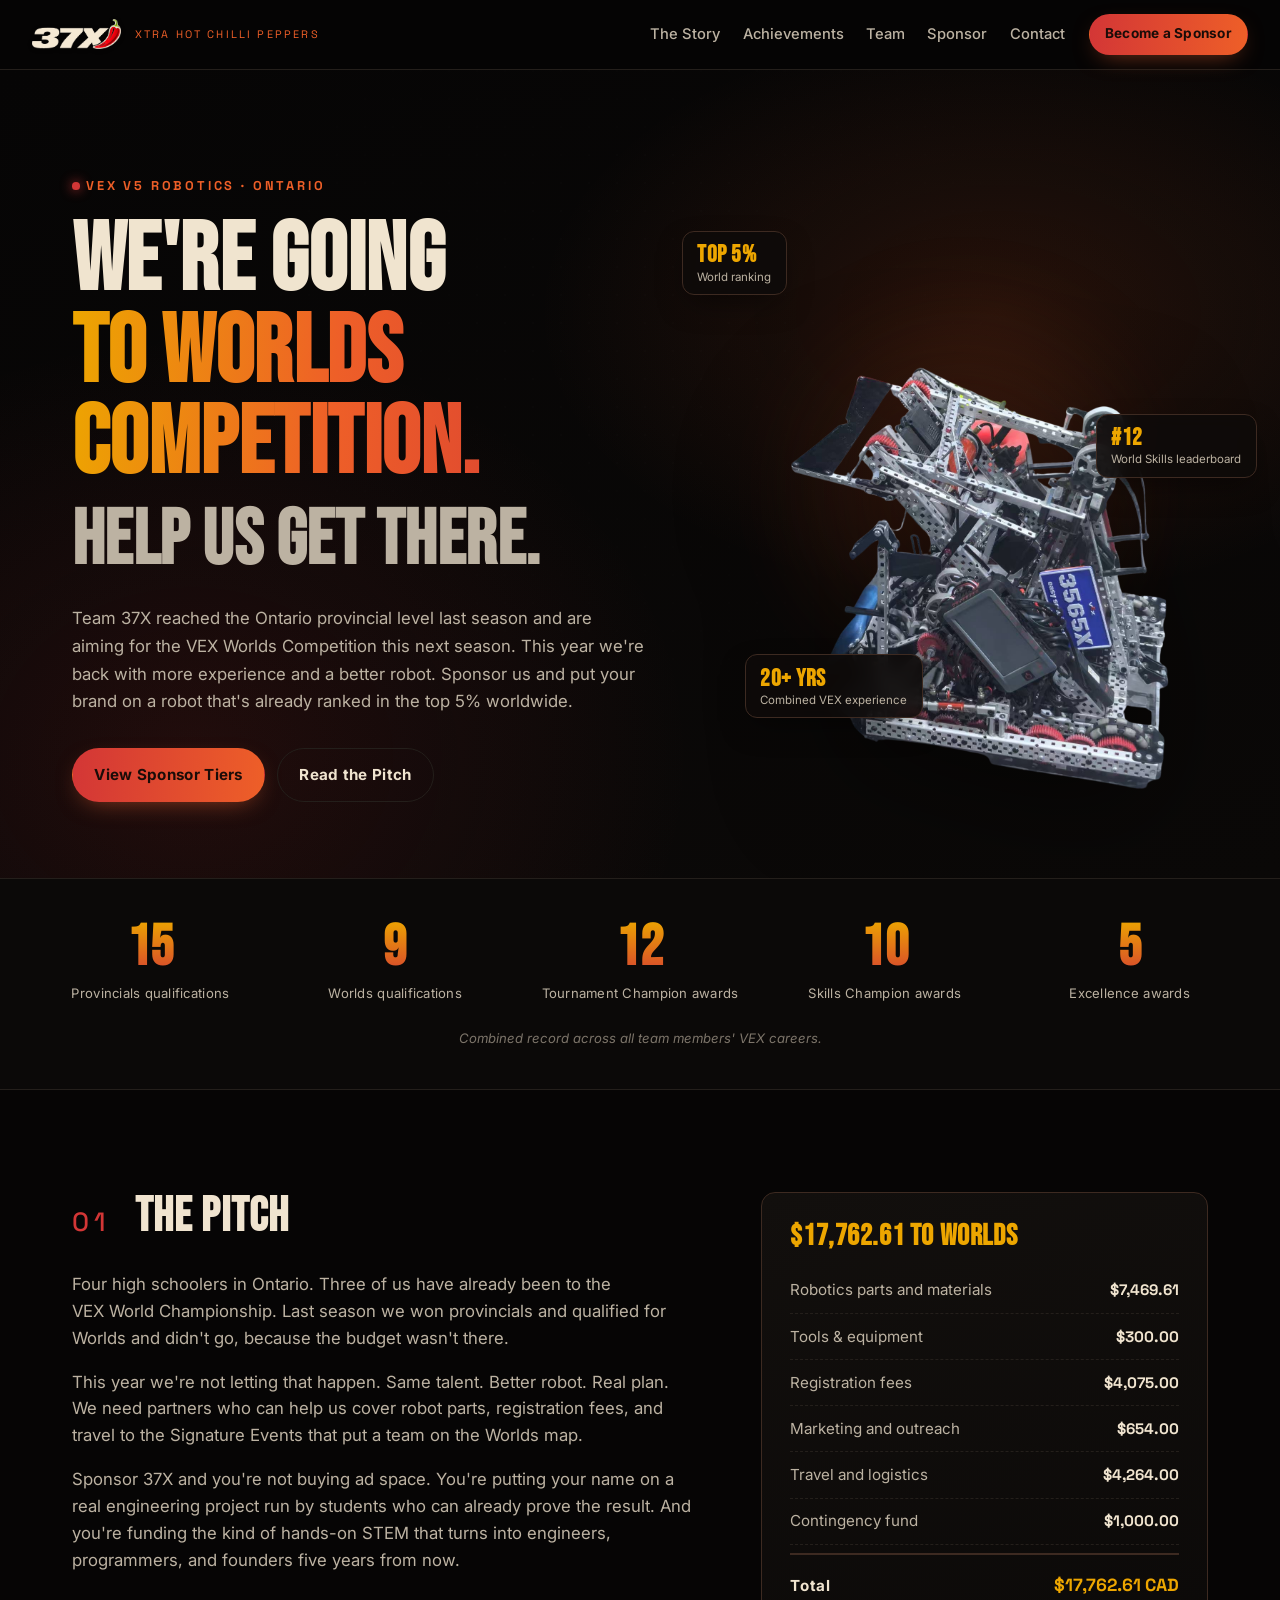
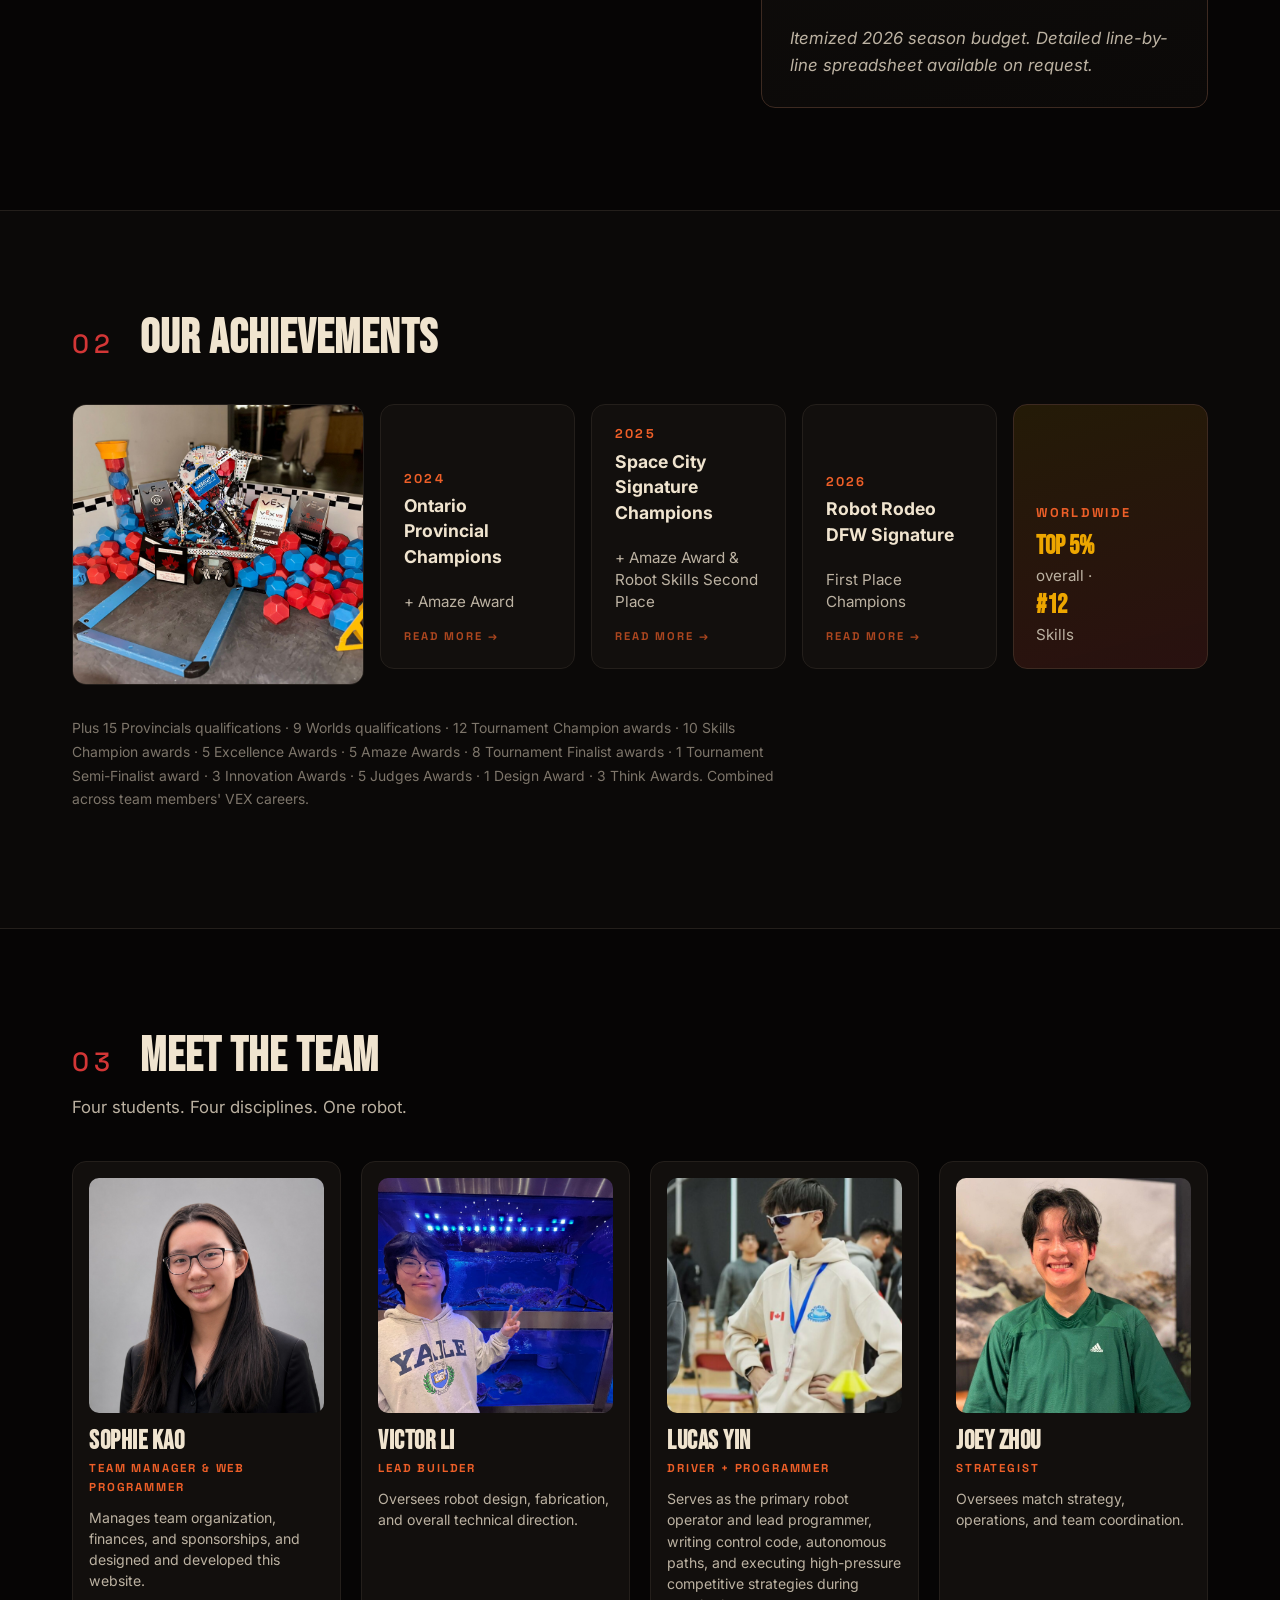
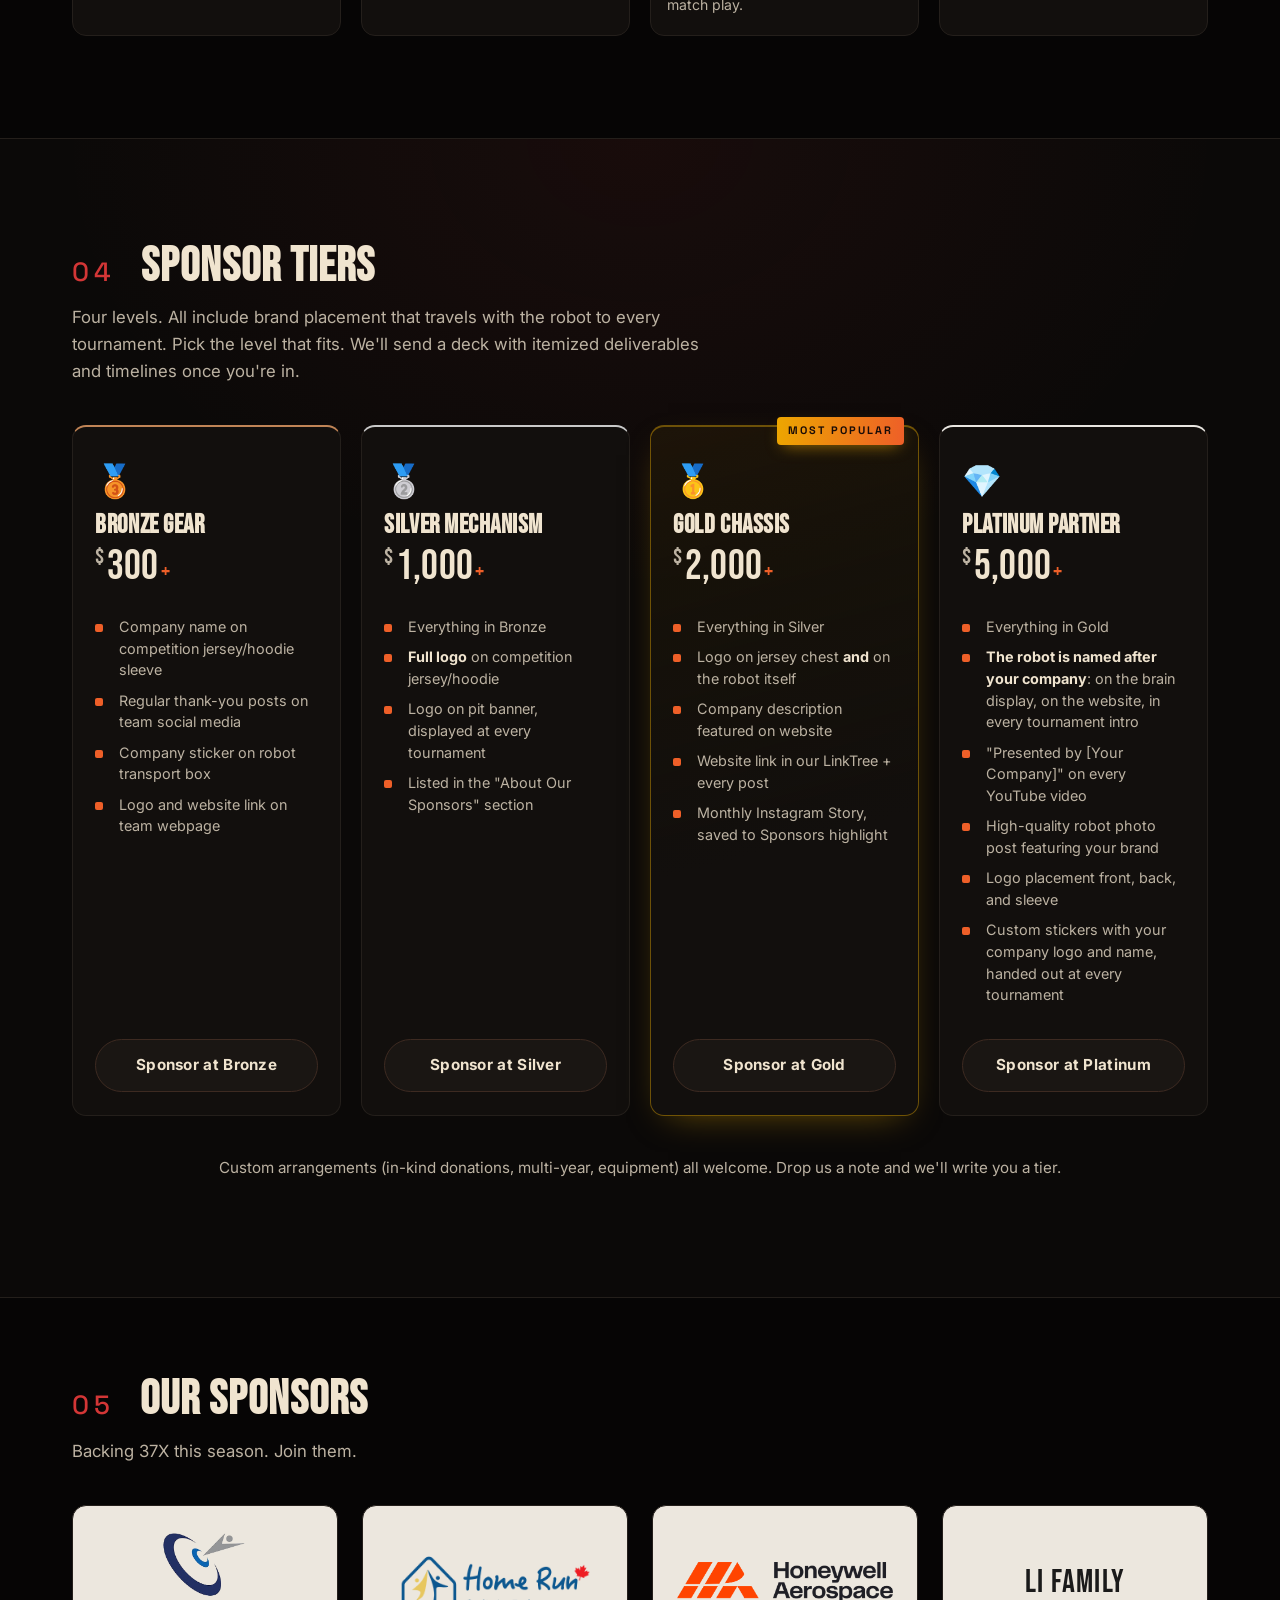
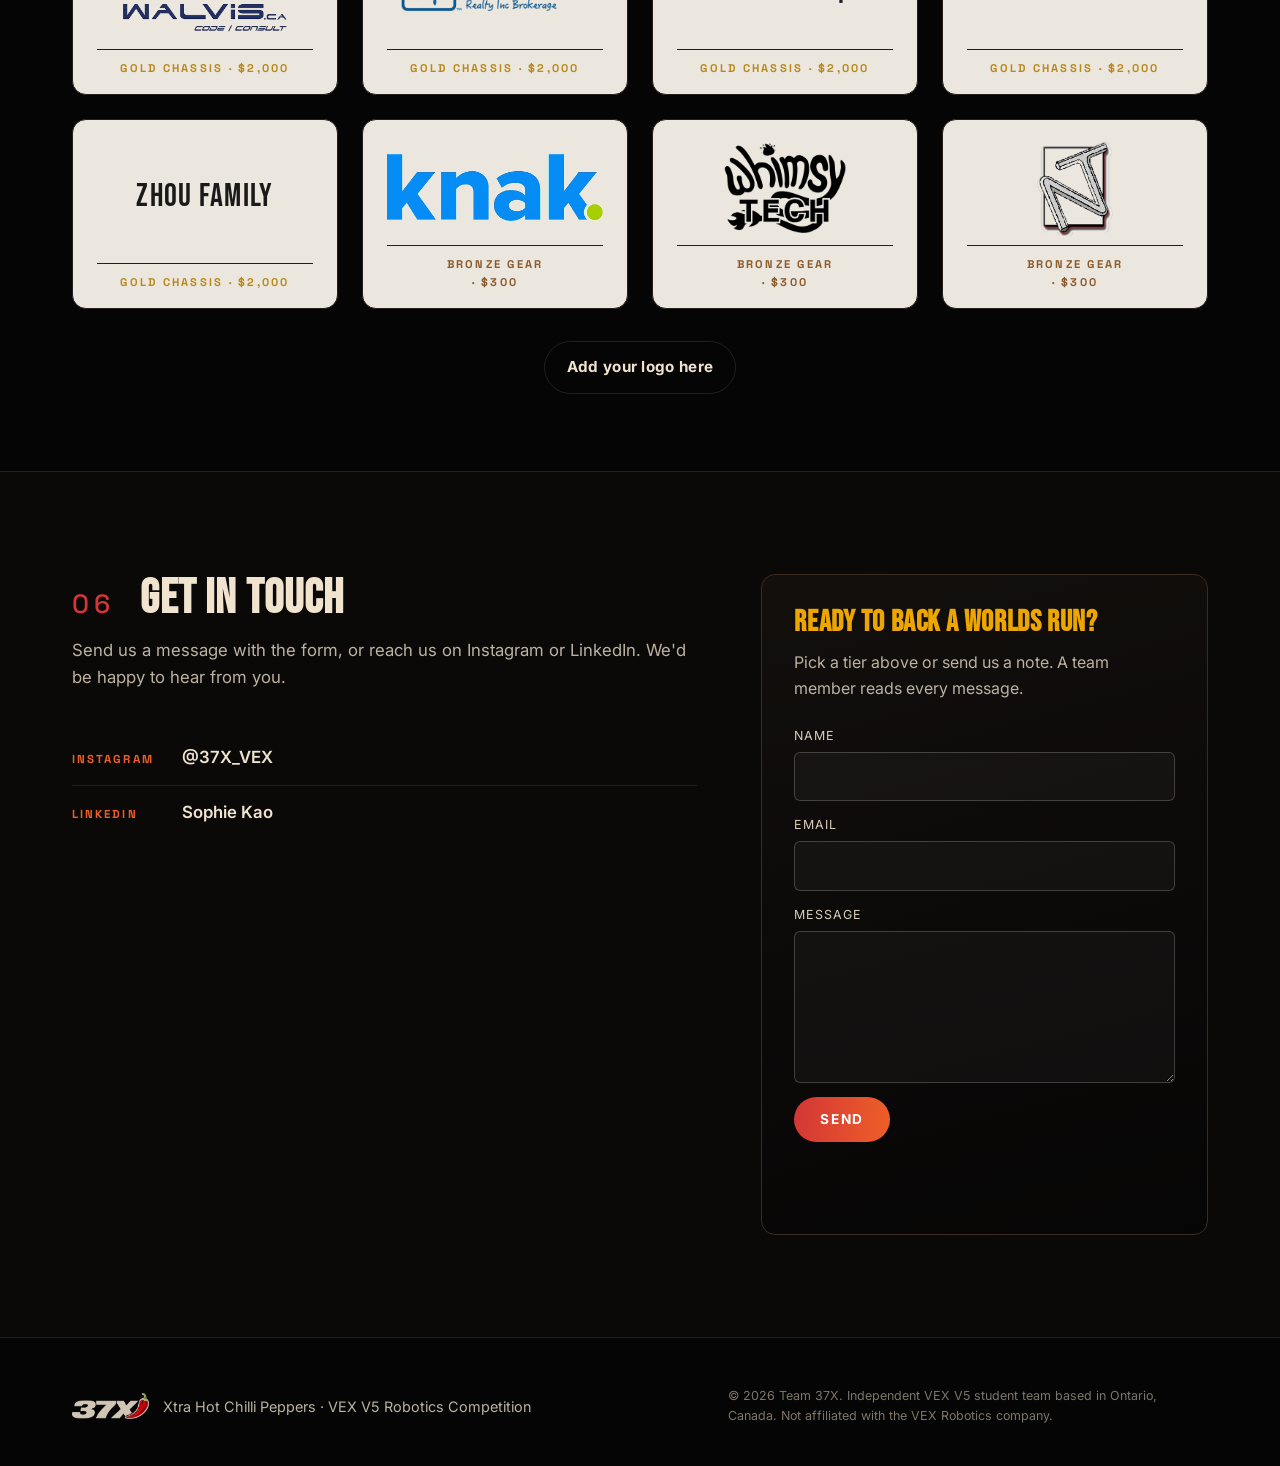
==== commit 1f4f66bb: "Remove the Agent 37X AI chat assistant from the site The script tag is gone from the main page, v1, " ====
--- a/v1/index.html
+++ b/v1/index.html
@@ -419,7 +419,5 @@
 </dialog>
 
 <script src="js/app.js?v=2" defer></script>
-<!-- Agent 37X: AI chat assistant (answers from this site; handler on walvis.ca). Remove this line to turn it off. -->
-<script src="../assets/agent-37x/agent-37x.js?v=1" defer></script>
 </body>
 </html>
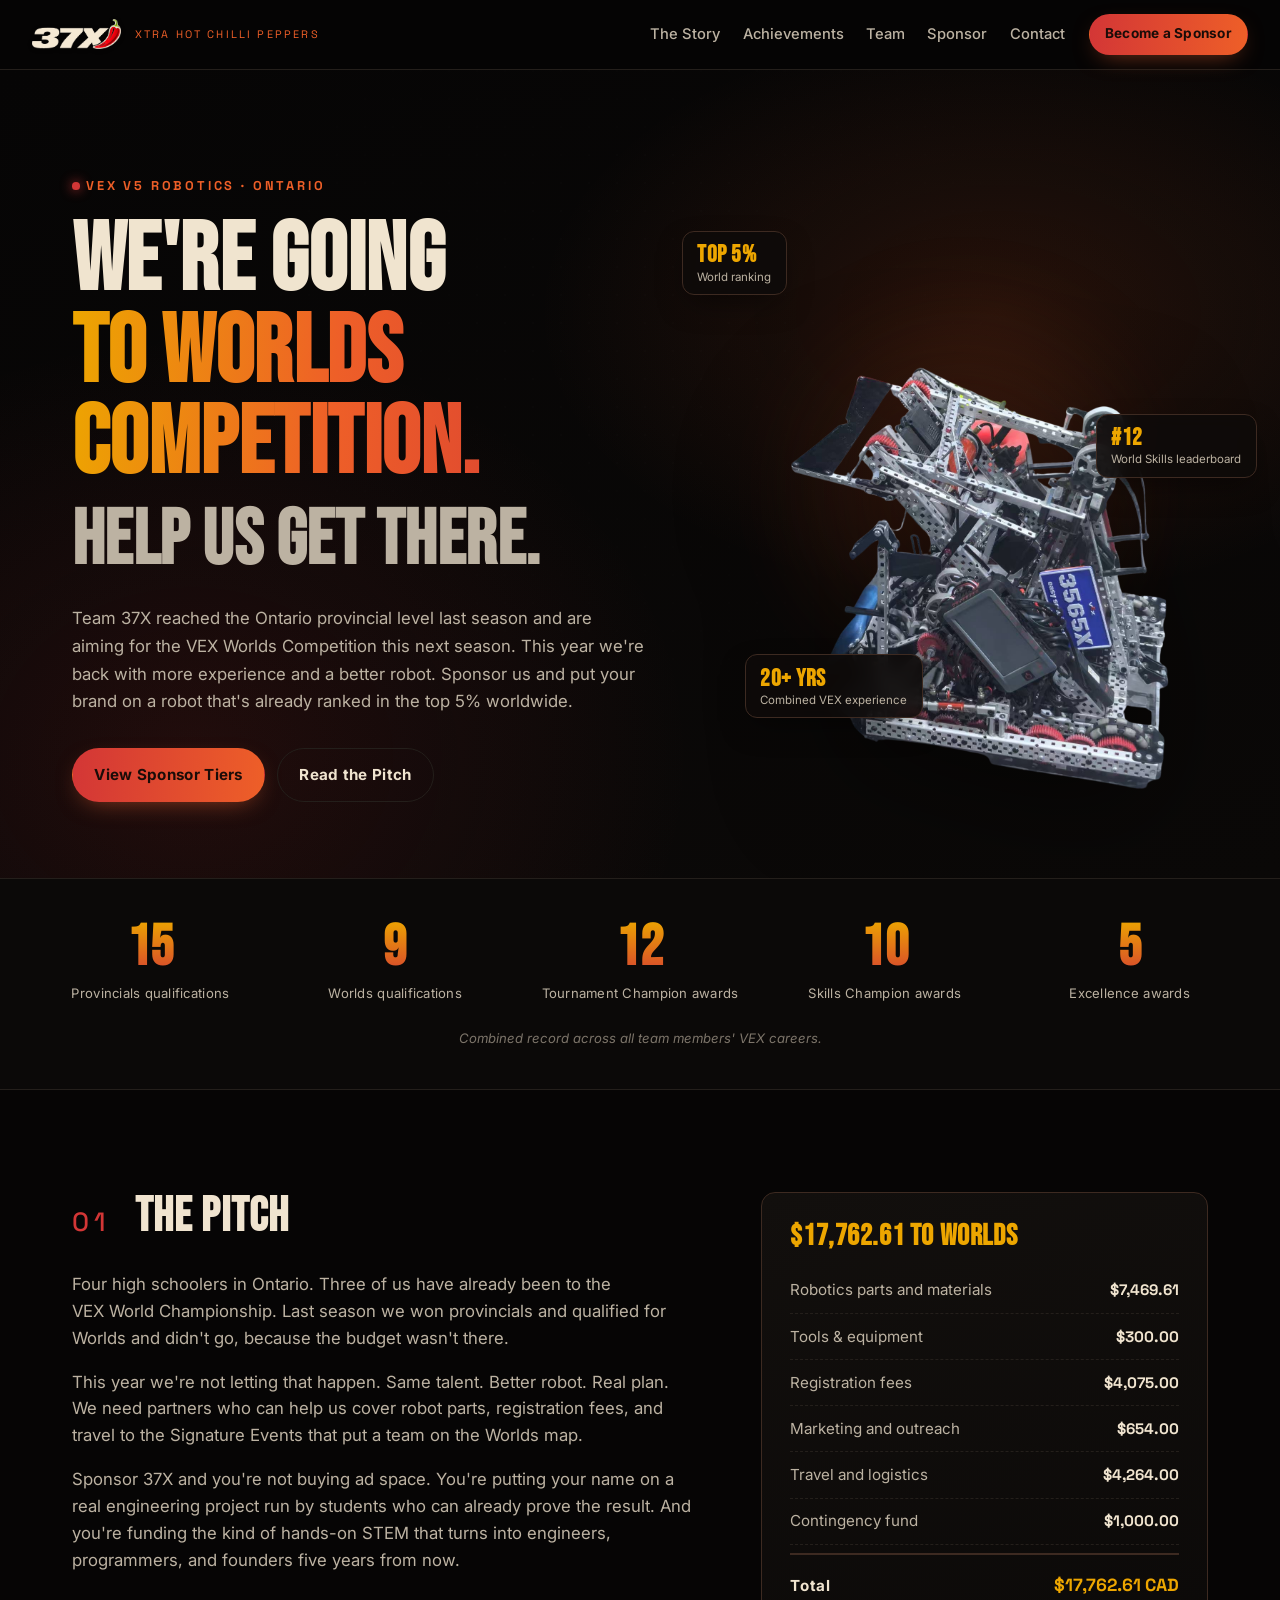
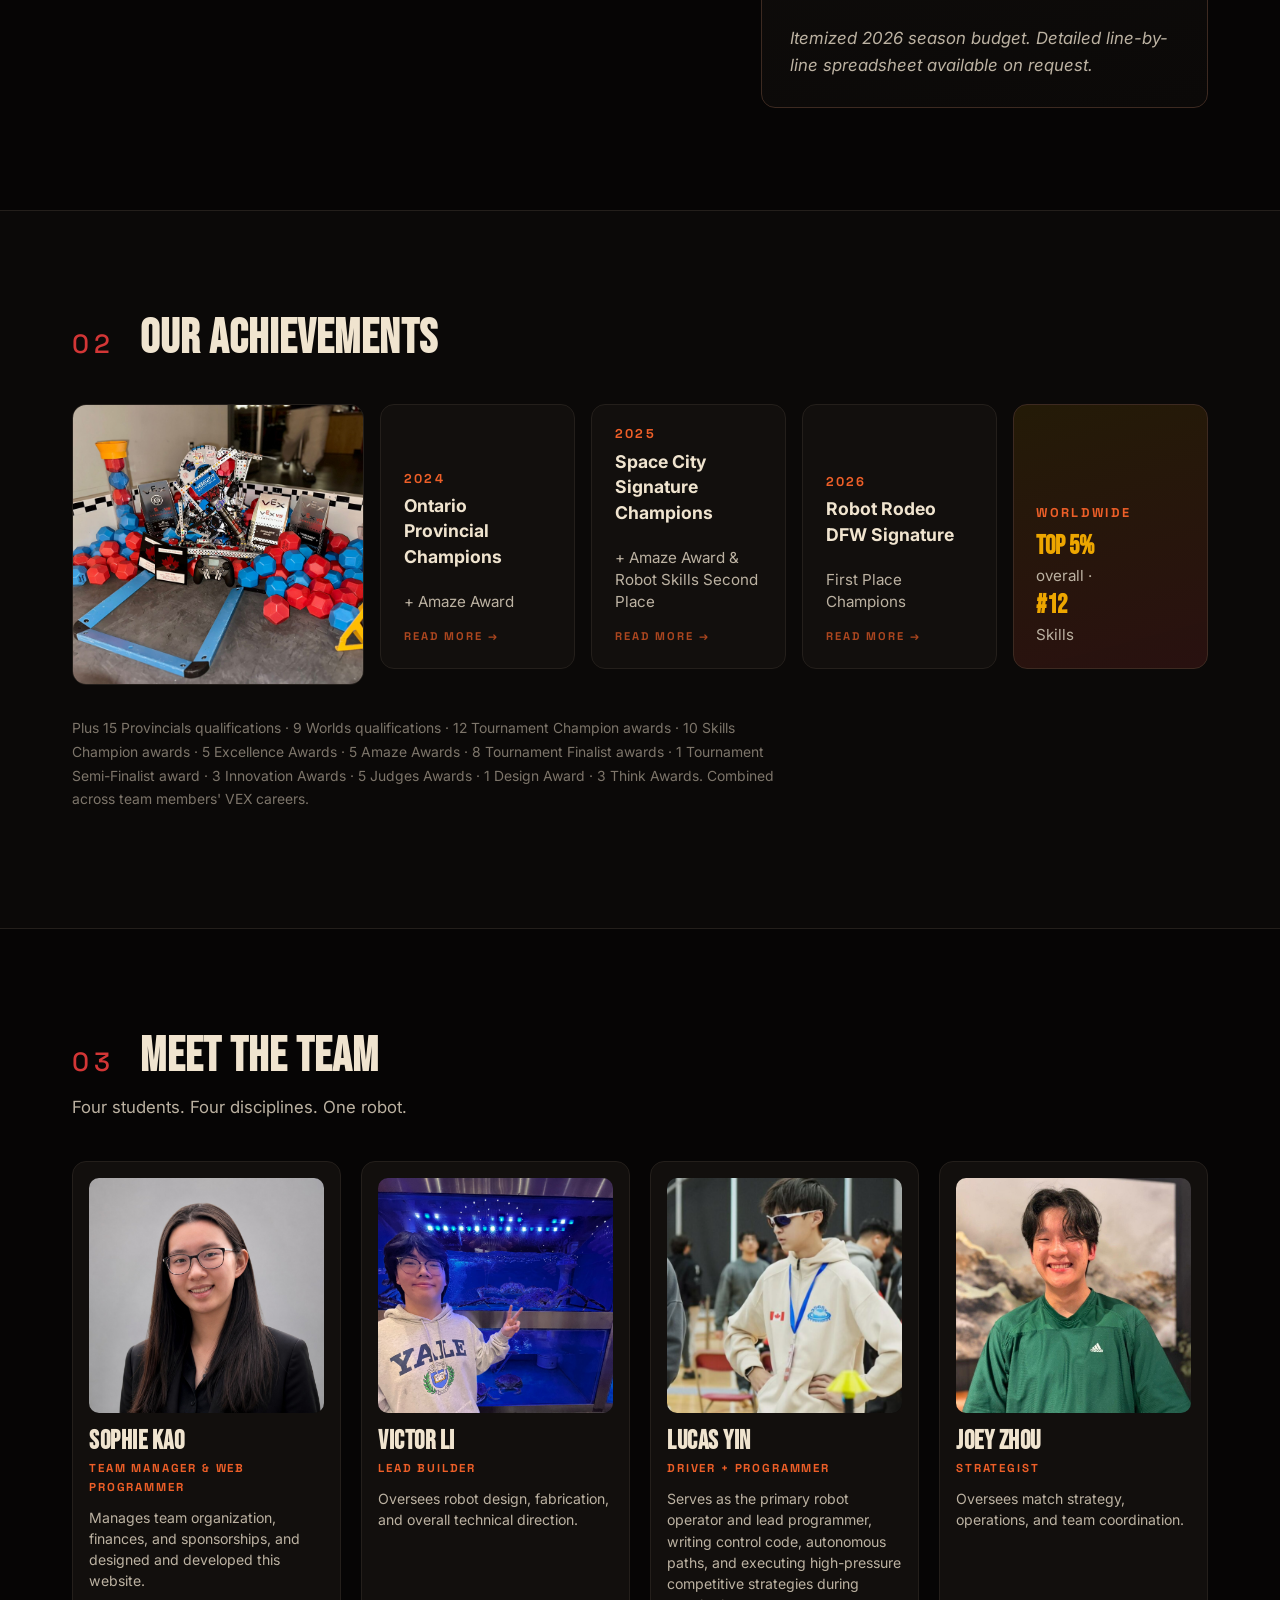
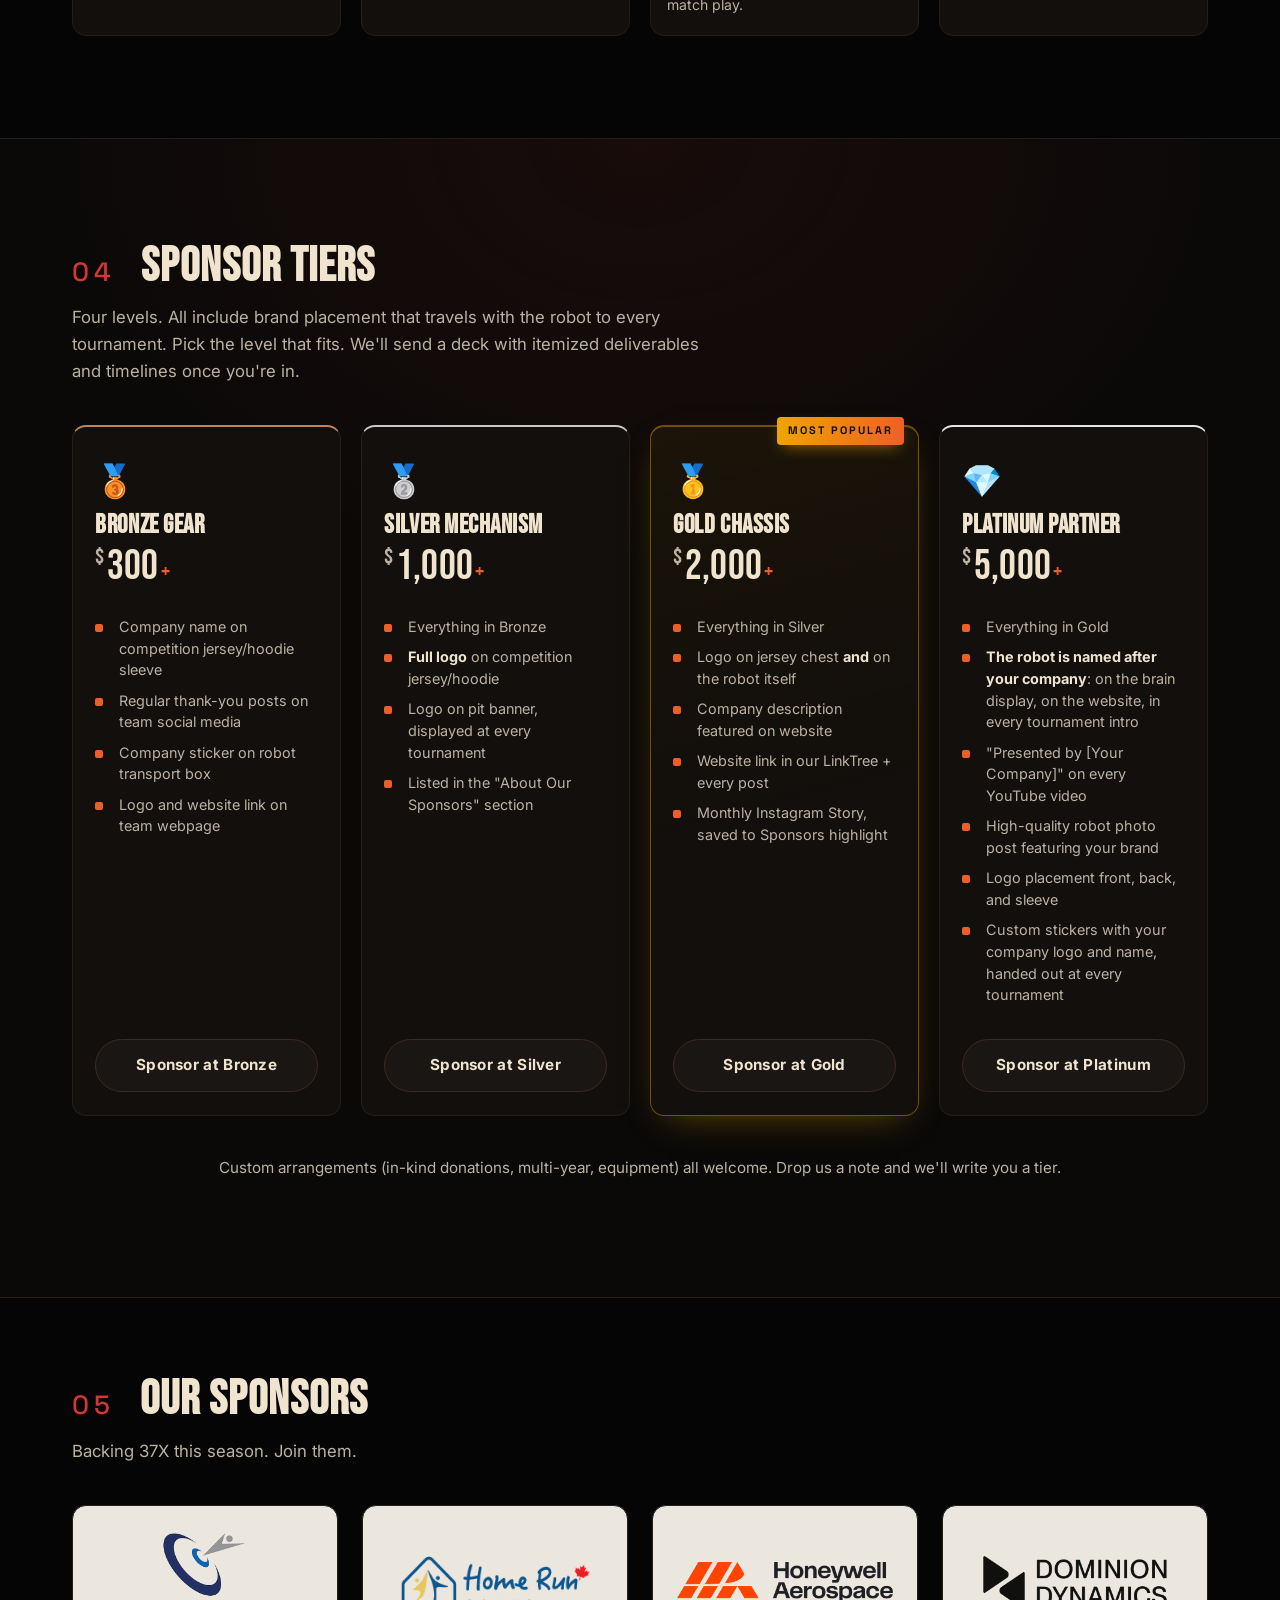
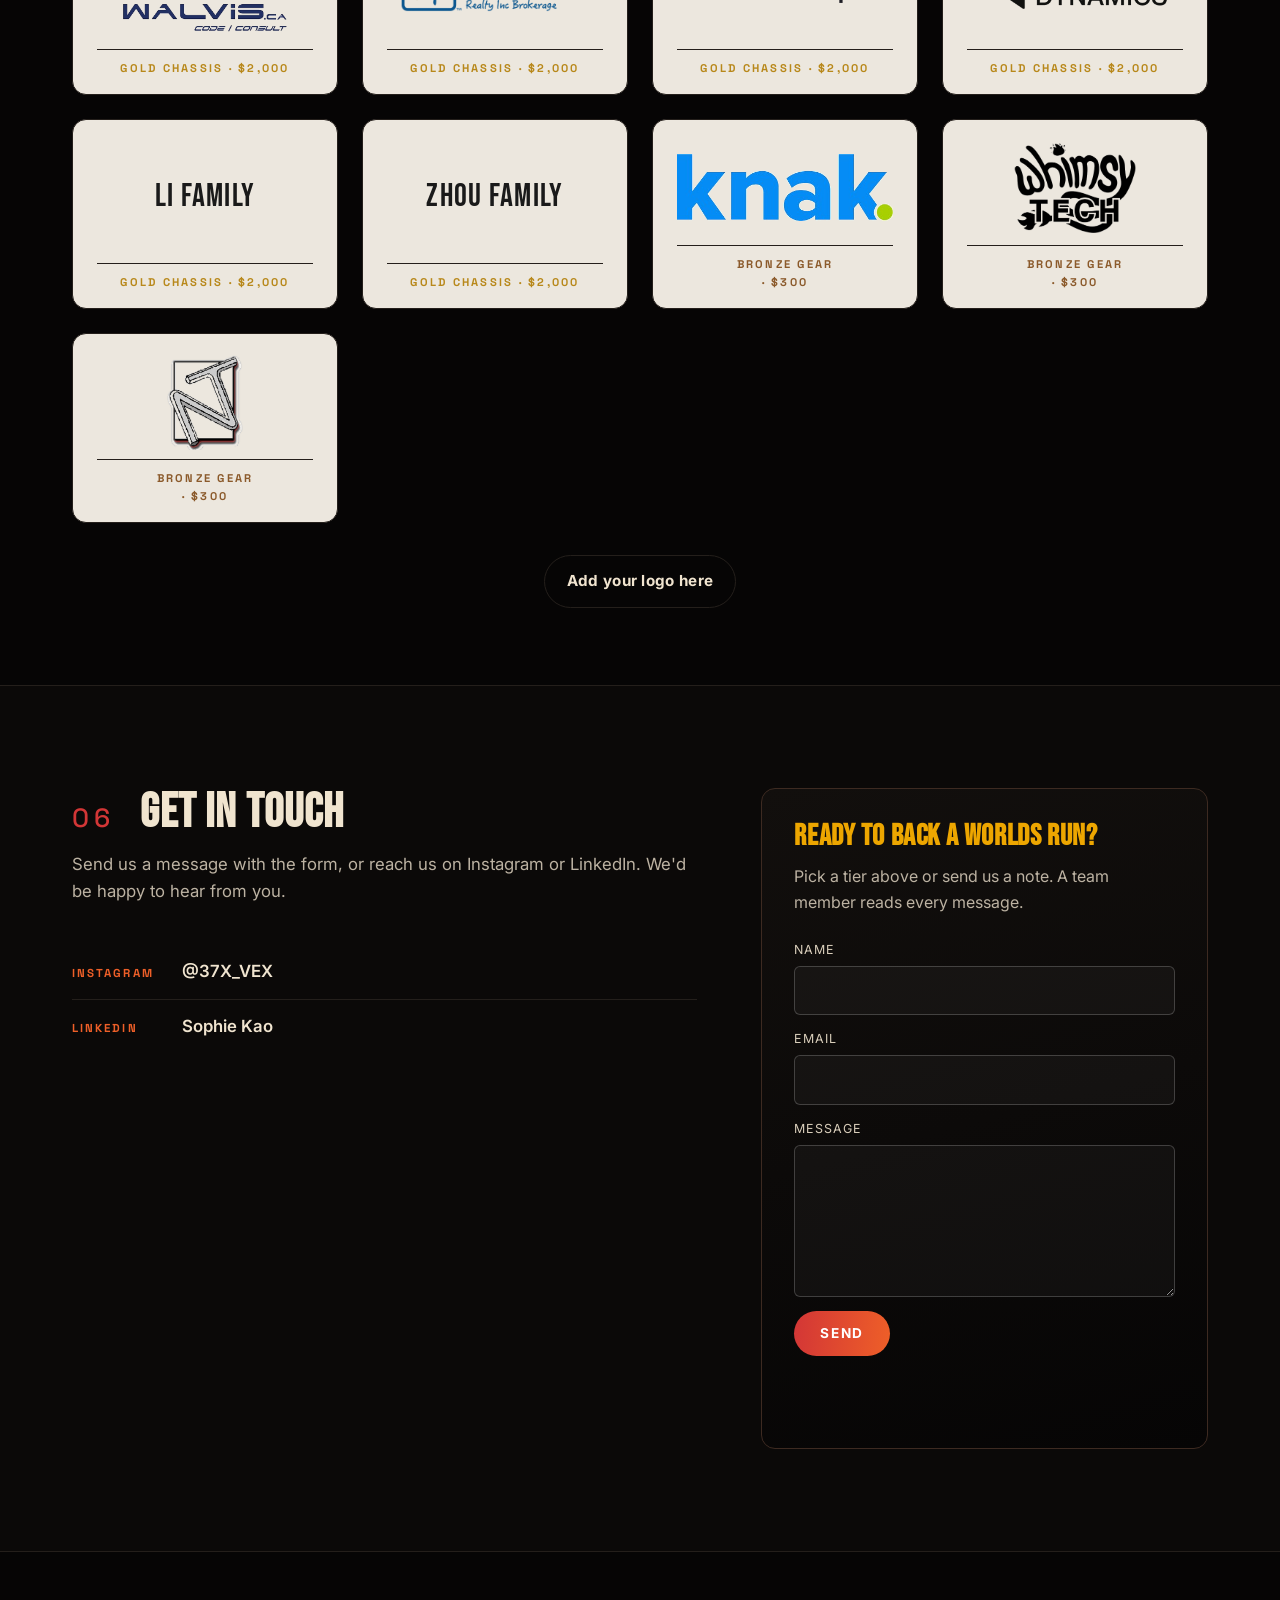
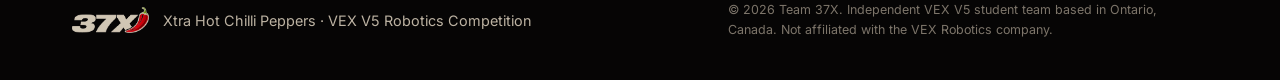
==== commit 508886f5: "Add Dominion Dynamics as a Gold Chassis sponsor ($2,000) Logo on the sponsor wall (root, v1, v2, v3)" ====
--- a/v1/index.html
+++ b/v1/index.html
@@ -35,6 +35,8 @@
       document.head.appendChild(s);
     })();
   </script>
+<!-- Cloudflare Web Analytics: cookie-free aggregate page counts, the same beacon as walvis.ca (Darren 2026-11-10 msg 4450) -->
+<script defer src="https://static.cloudflareinsights.com/beacon.min.js" data-cf-beacon='{"token": "fc182db88cd541a8ab1b4cfa9f5d6985"}'></script>
 </head>
 <body>
 
@@ -304,6 +306,12 @@
         </a>
         <div class="sponsor-card__tier">Gold Chassis · $2,000</div>
       </li>
+      <li class="sponsor-card sponsor-card--wordmark sponsor-card--gold">
+        <a href="https://www.defendthedominion.com" target="_blank" rel="noopener">
+          <img src="../assets/img/sponsor-dominiondynamics.png" alt="Dominion Dynamics" />
+        </a>
+        <div class="sponsor-card__tier">Gold Chassis · $2,000</div>
+      </li>
       <li class="sponsor-card sponsor-card--name sponsor-card--gold">
         <div class="sponsor-card__name">Li Family</div>
         <div class="sponsor-card__tier">Gold Chassis · $2,000</div>
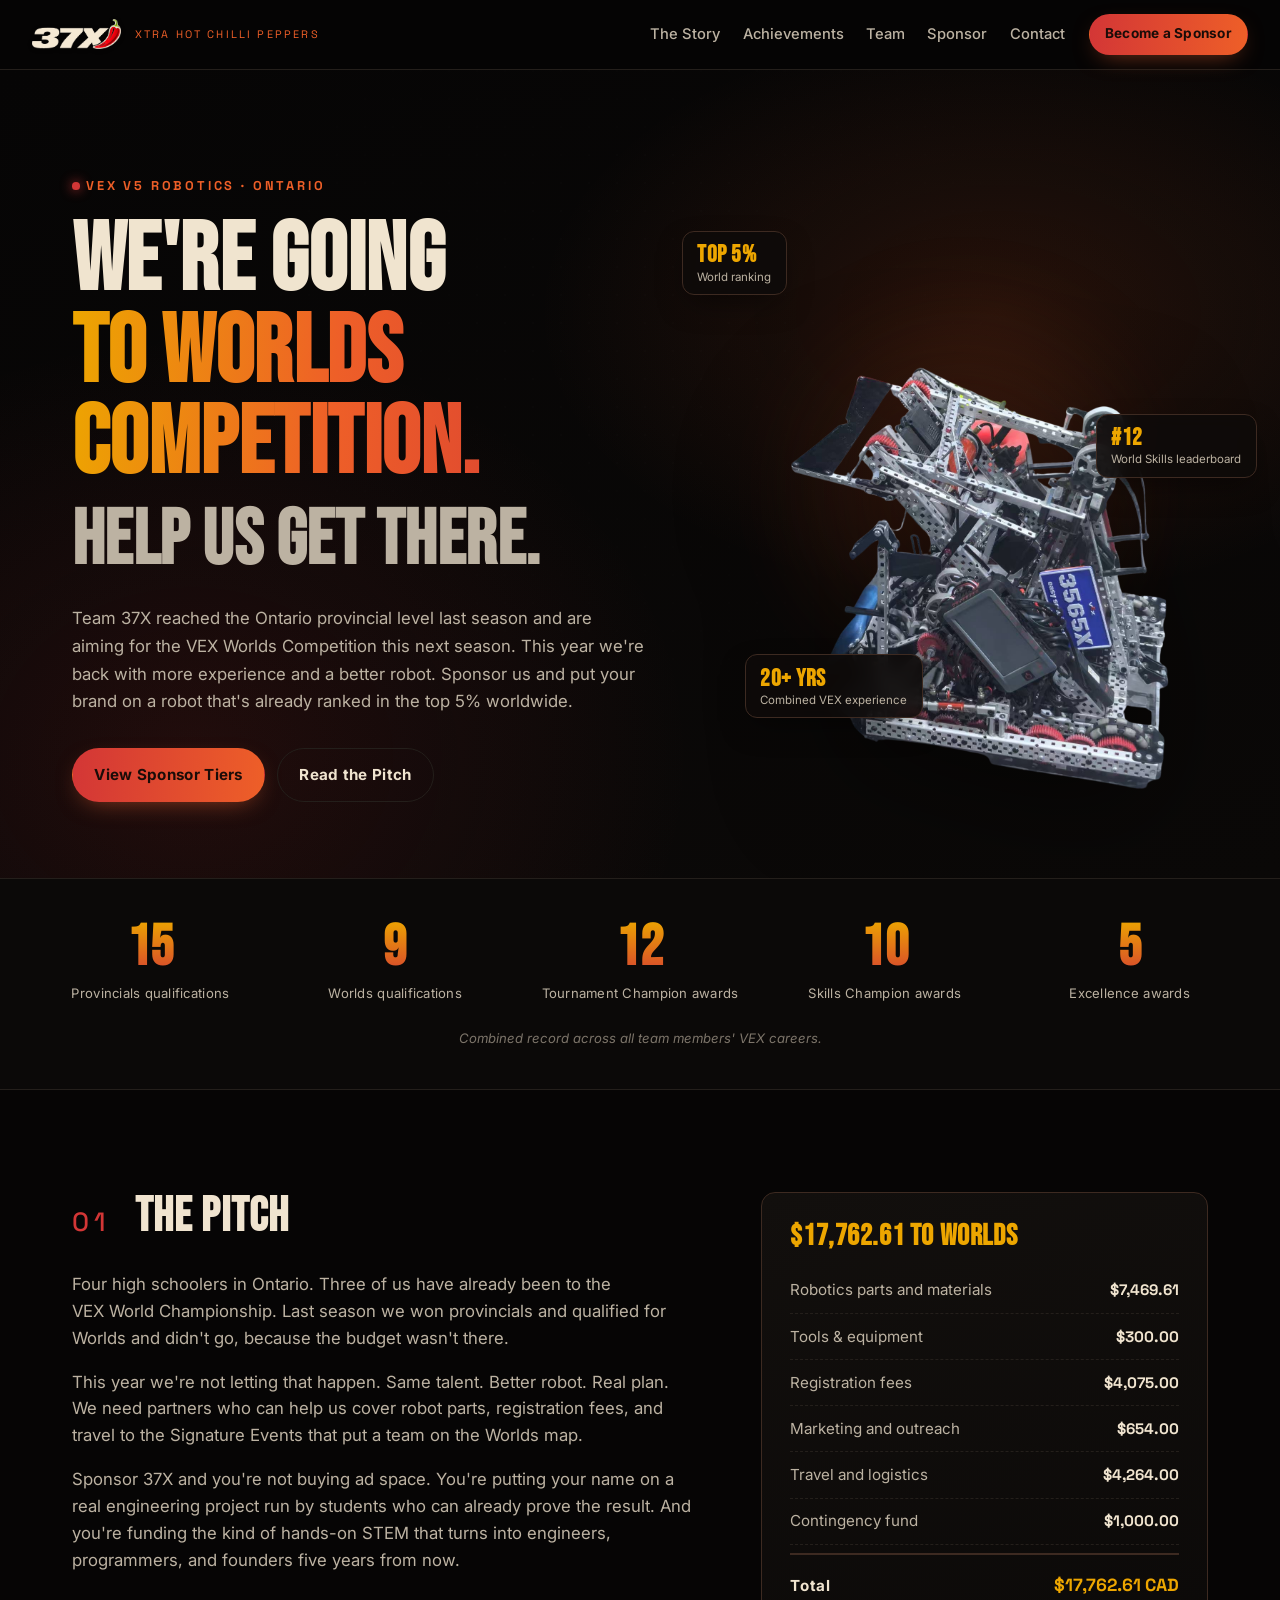
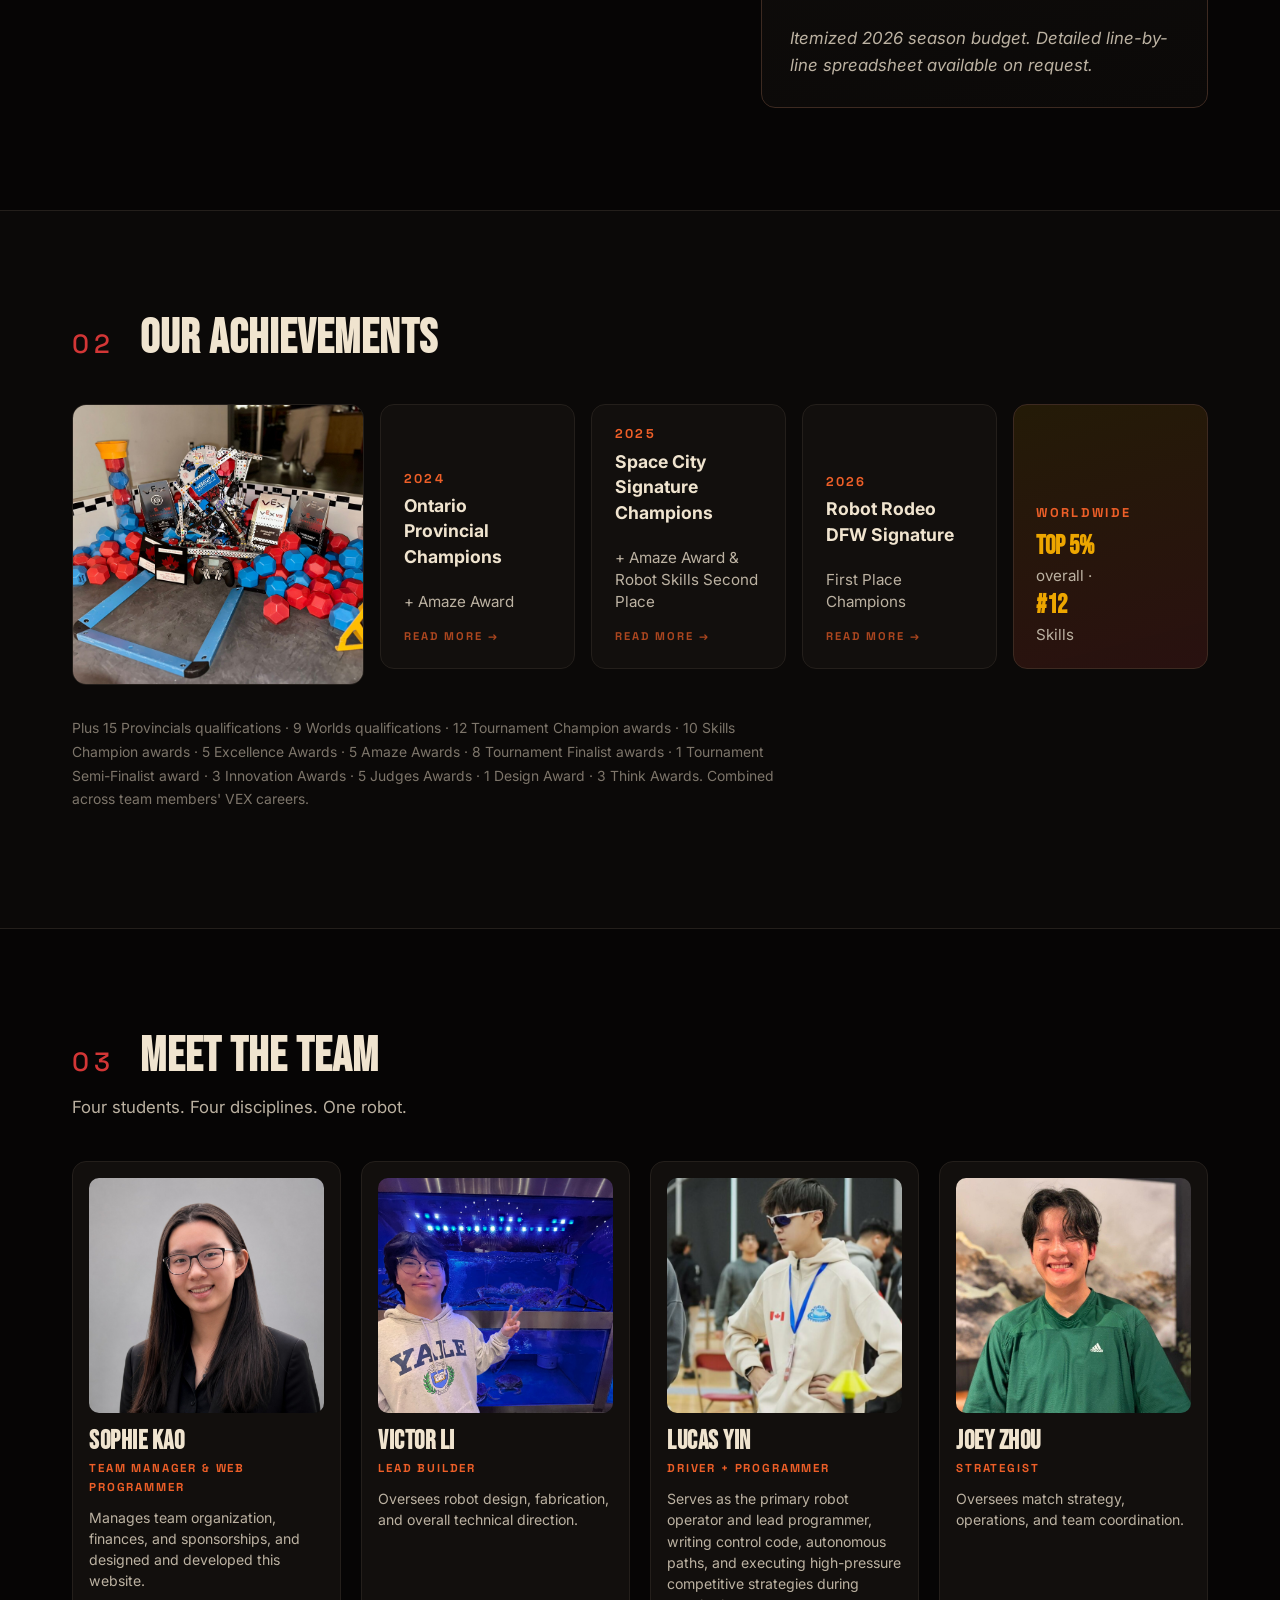
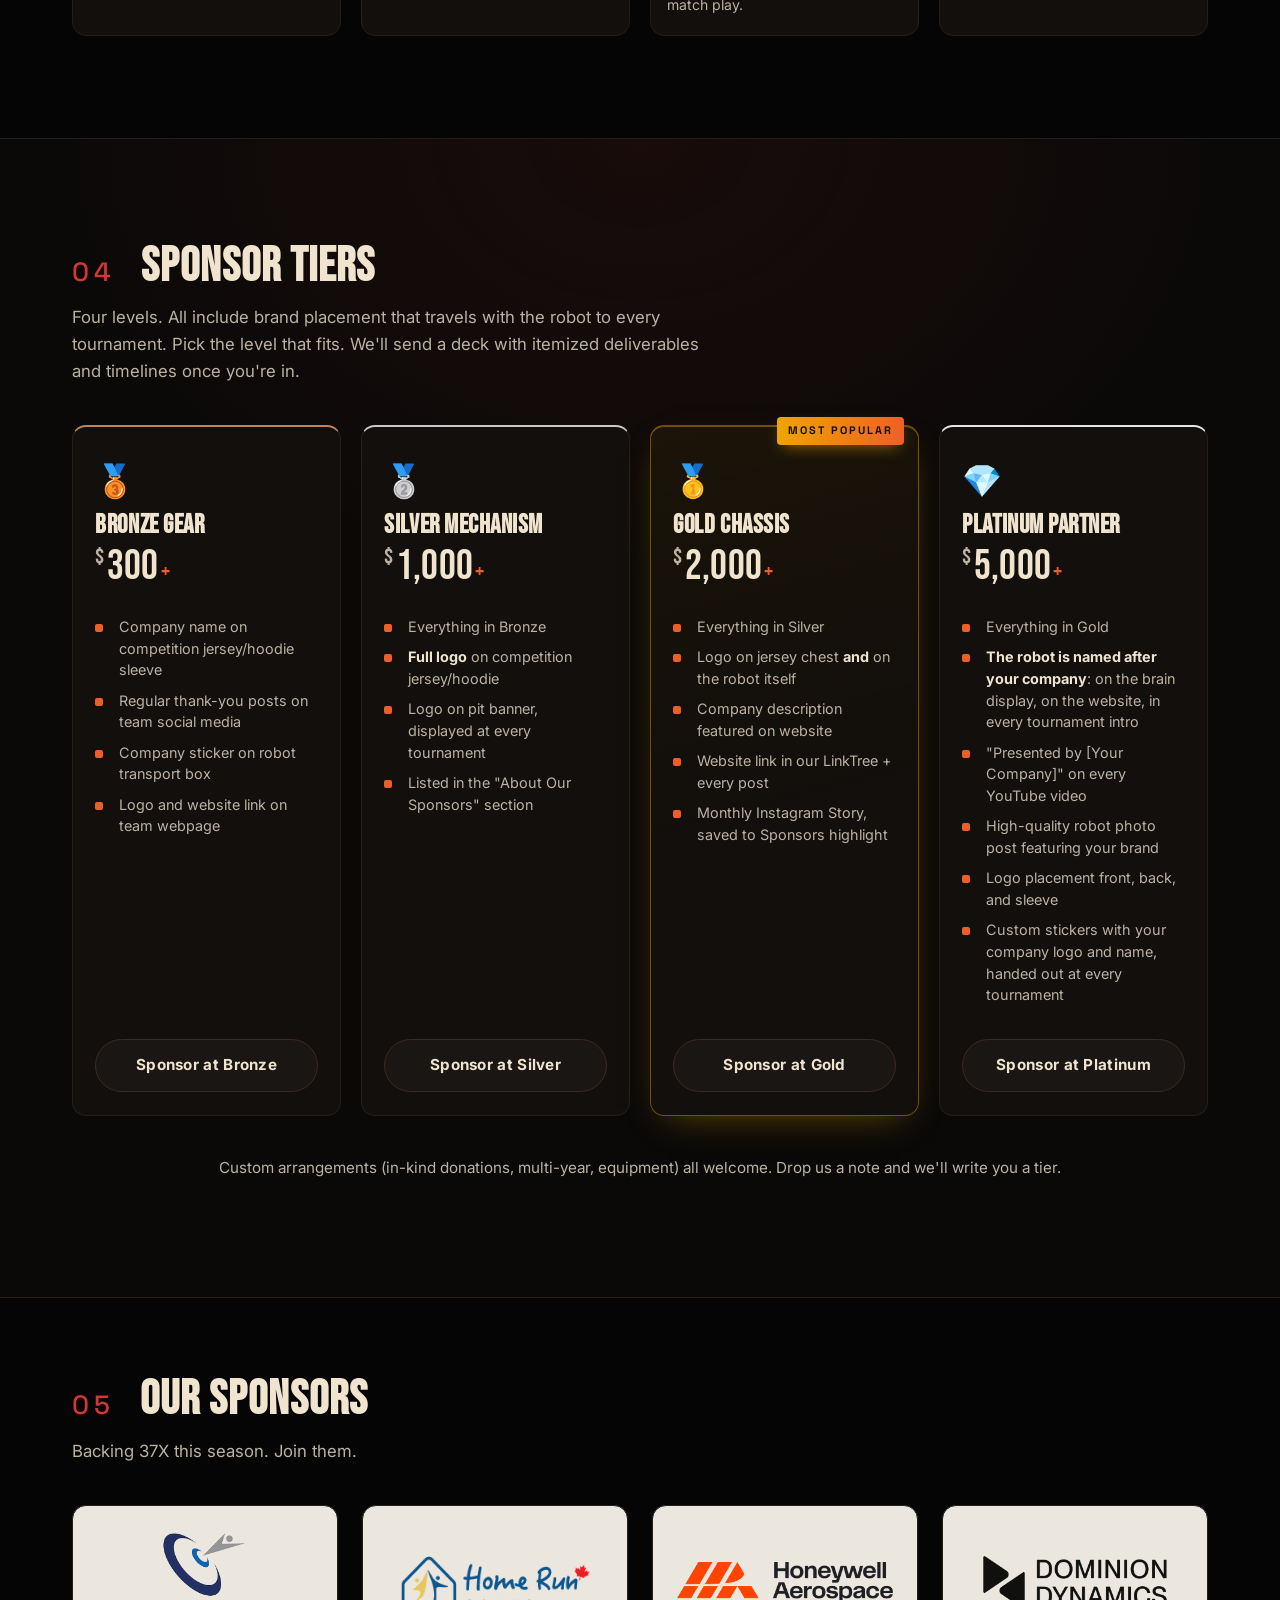
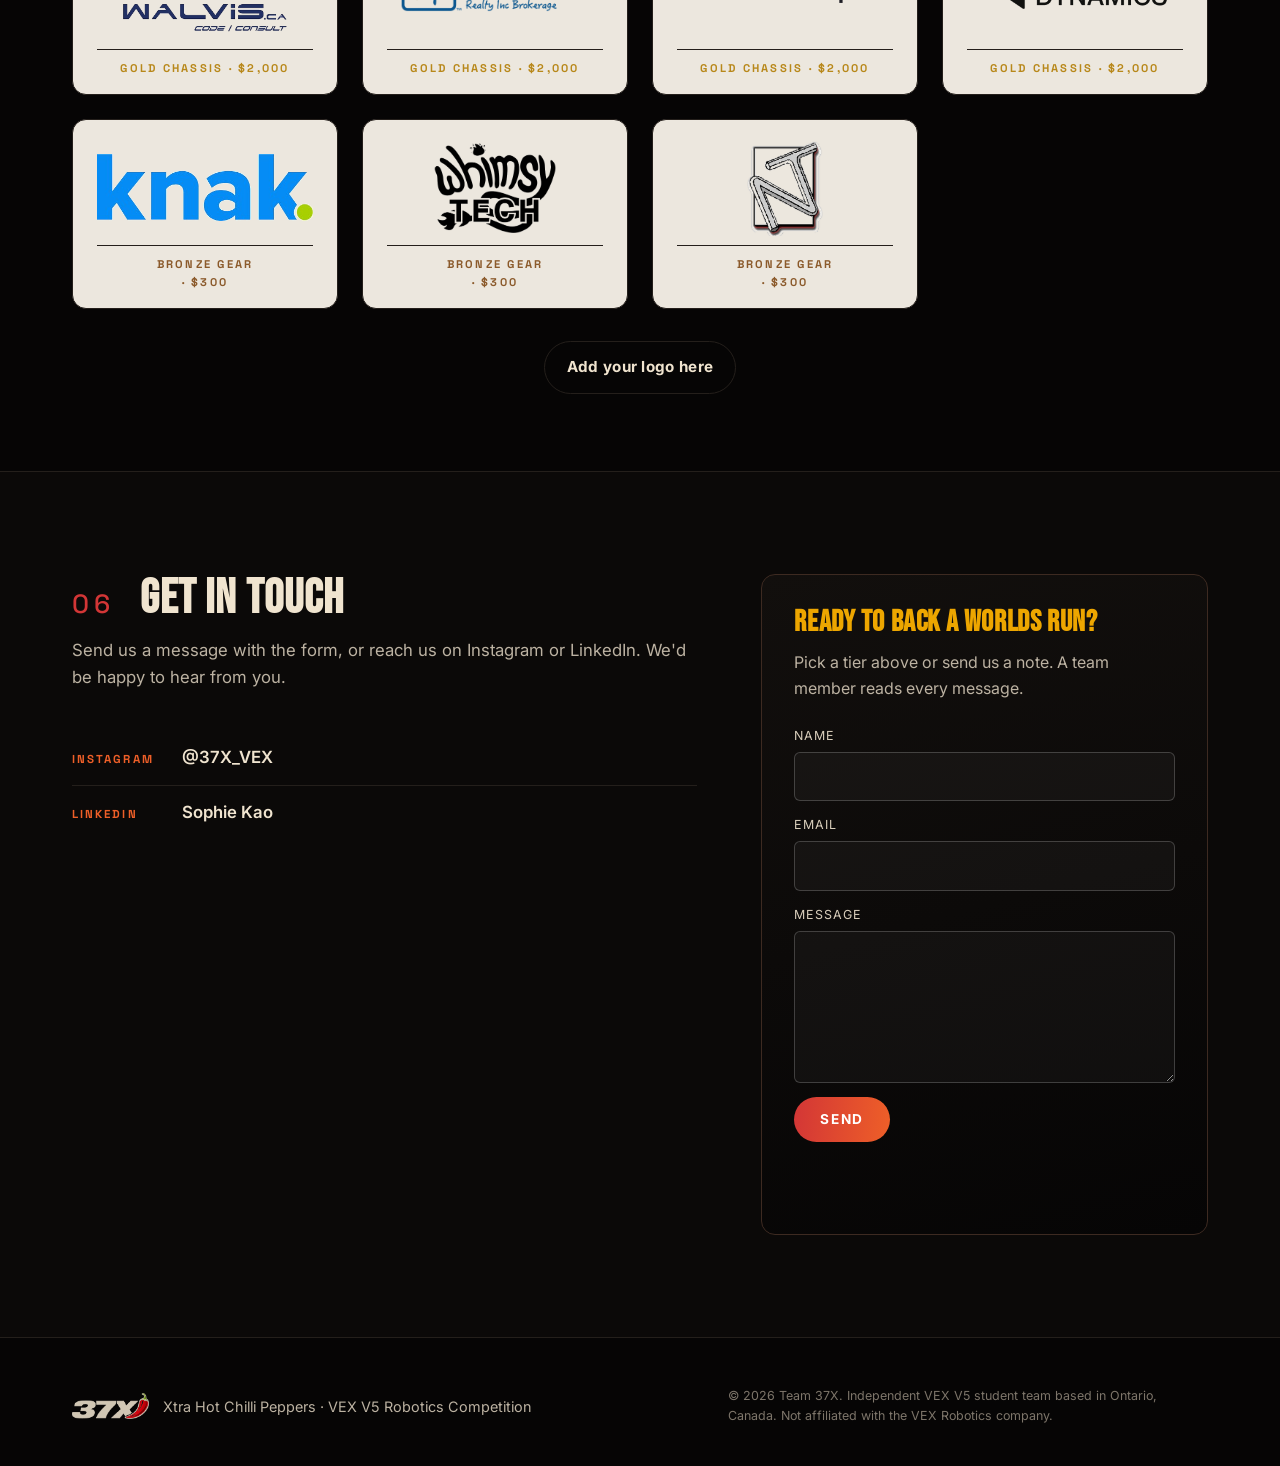
==== commit 25c48ec1: "Remove the Li Family and Zhou Family tiles from the sponsor wall; Bronze Gear ($300) sponsors now si" ====
--- a/v1/index.html
+++ b/v1/index.html
@@ -312,14 +312,6 @@
         </a>
         <div class="sponsor-card__tier">Gold Chassis · $2,000</div>
       </li>
-      <li class="sponsor-card sponsor-card--name sponsor-card--gold">
-        <div class="sponsor-card__name">Li Family</div>
-        <div class="sponsor-card__tier">Gold Chassis · $2,000</div>
-      </li>
-      <li class="sponsor-card sponsor-card--name sponsor-card--gold">
-        <div class="sponsor-card__name">Zhou Family</div>
-        <div class="sponsor-card__tier">Gold Chassis · $2,000</div>
-      </li>
       <li class="sponsor-card sponsor-card--wordmark sponsor-card--bronze">
         <a href="https://knak.com" target="_blank" rel="noopener">
           <img src="../assets/img/sponsor-knak.png" alt="Knak" />
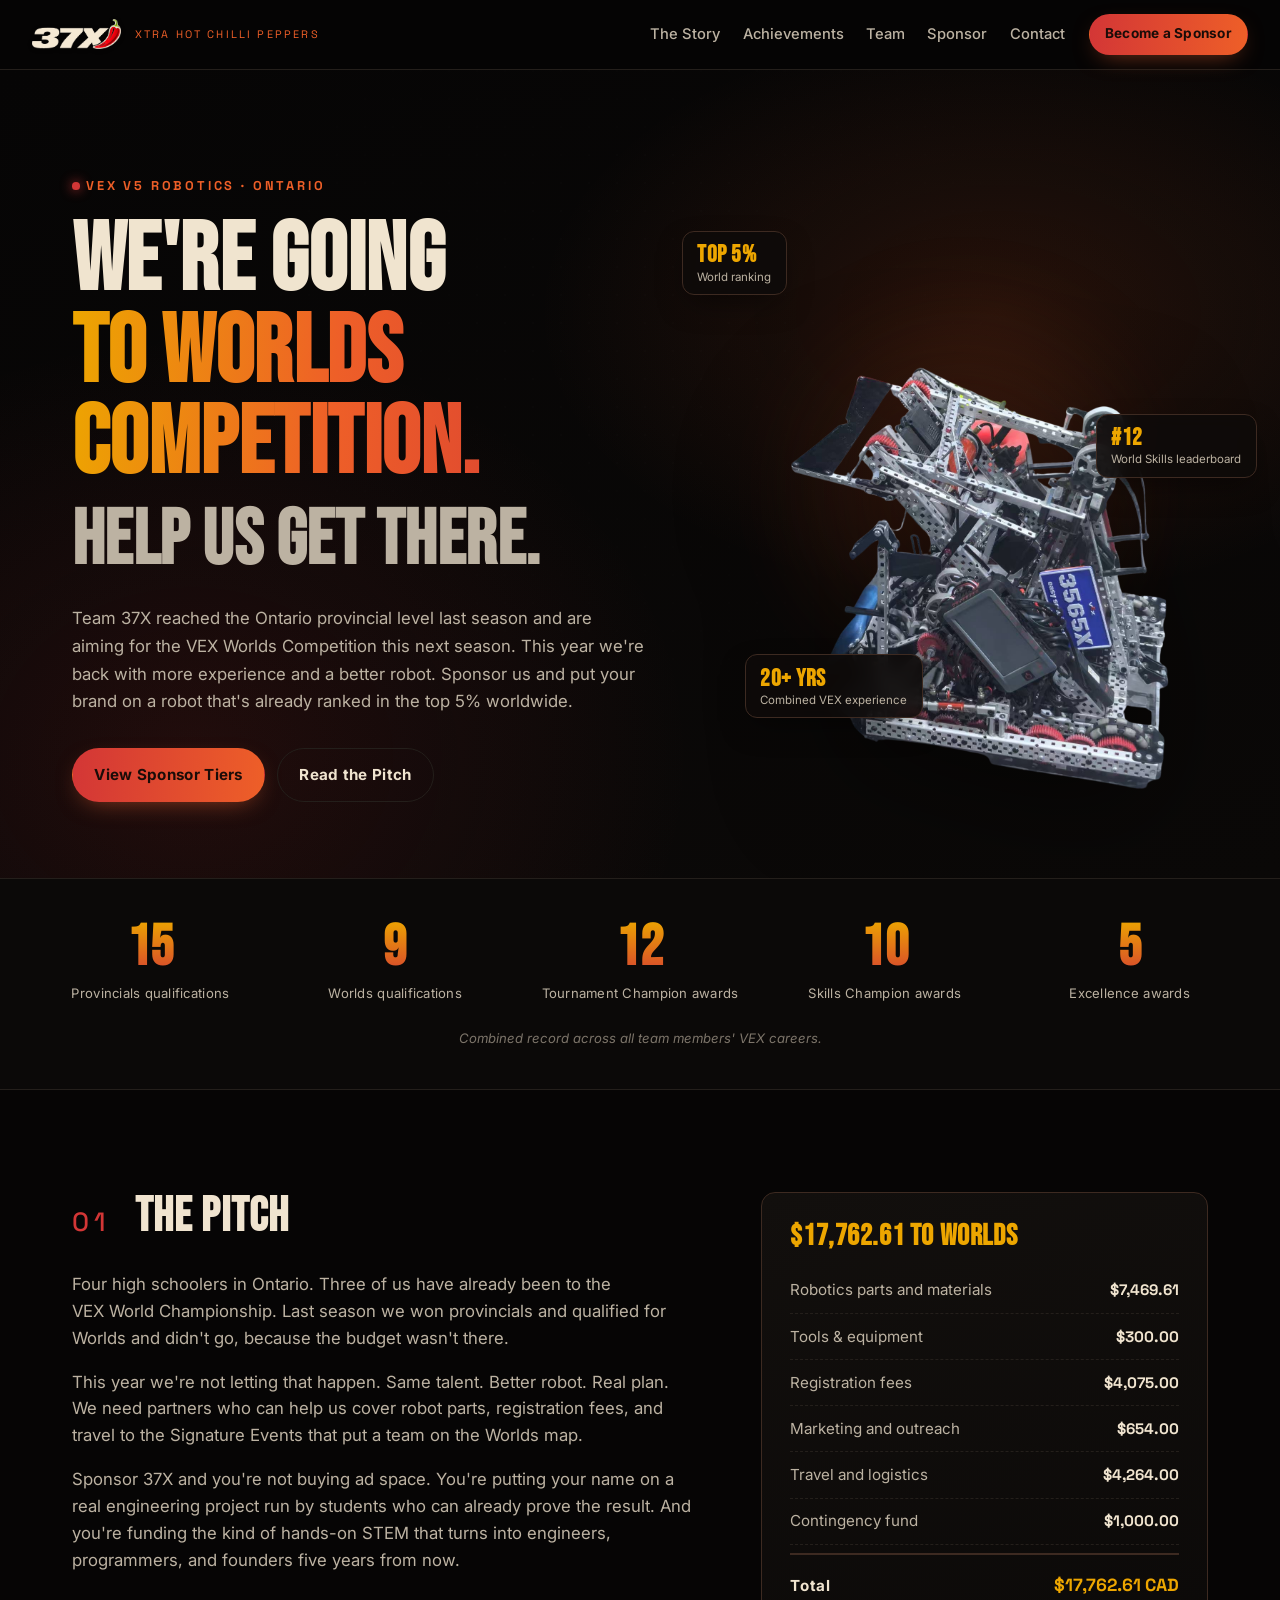
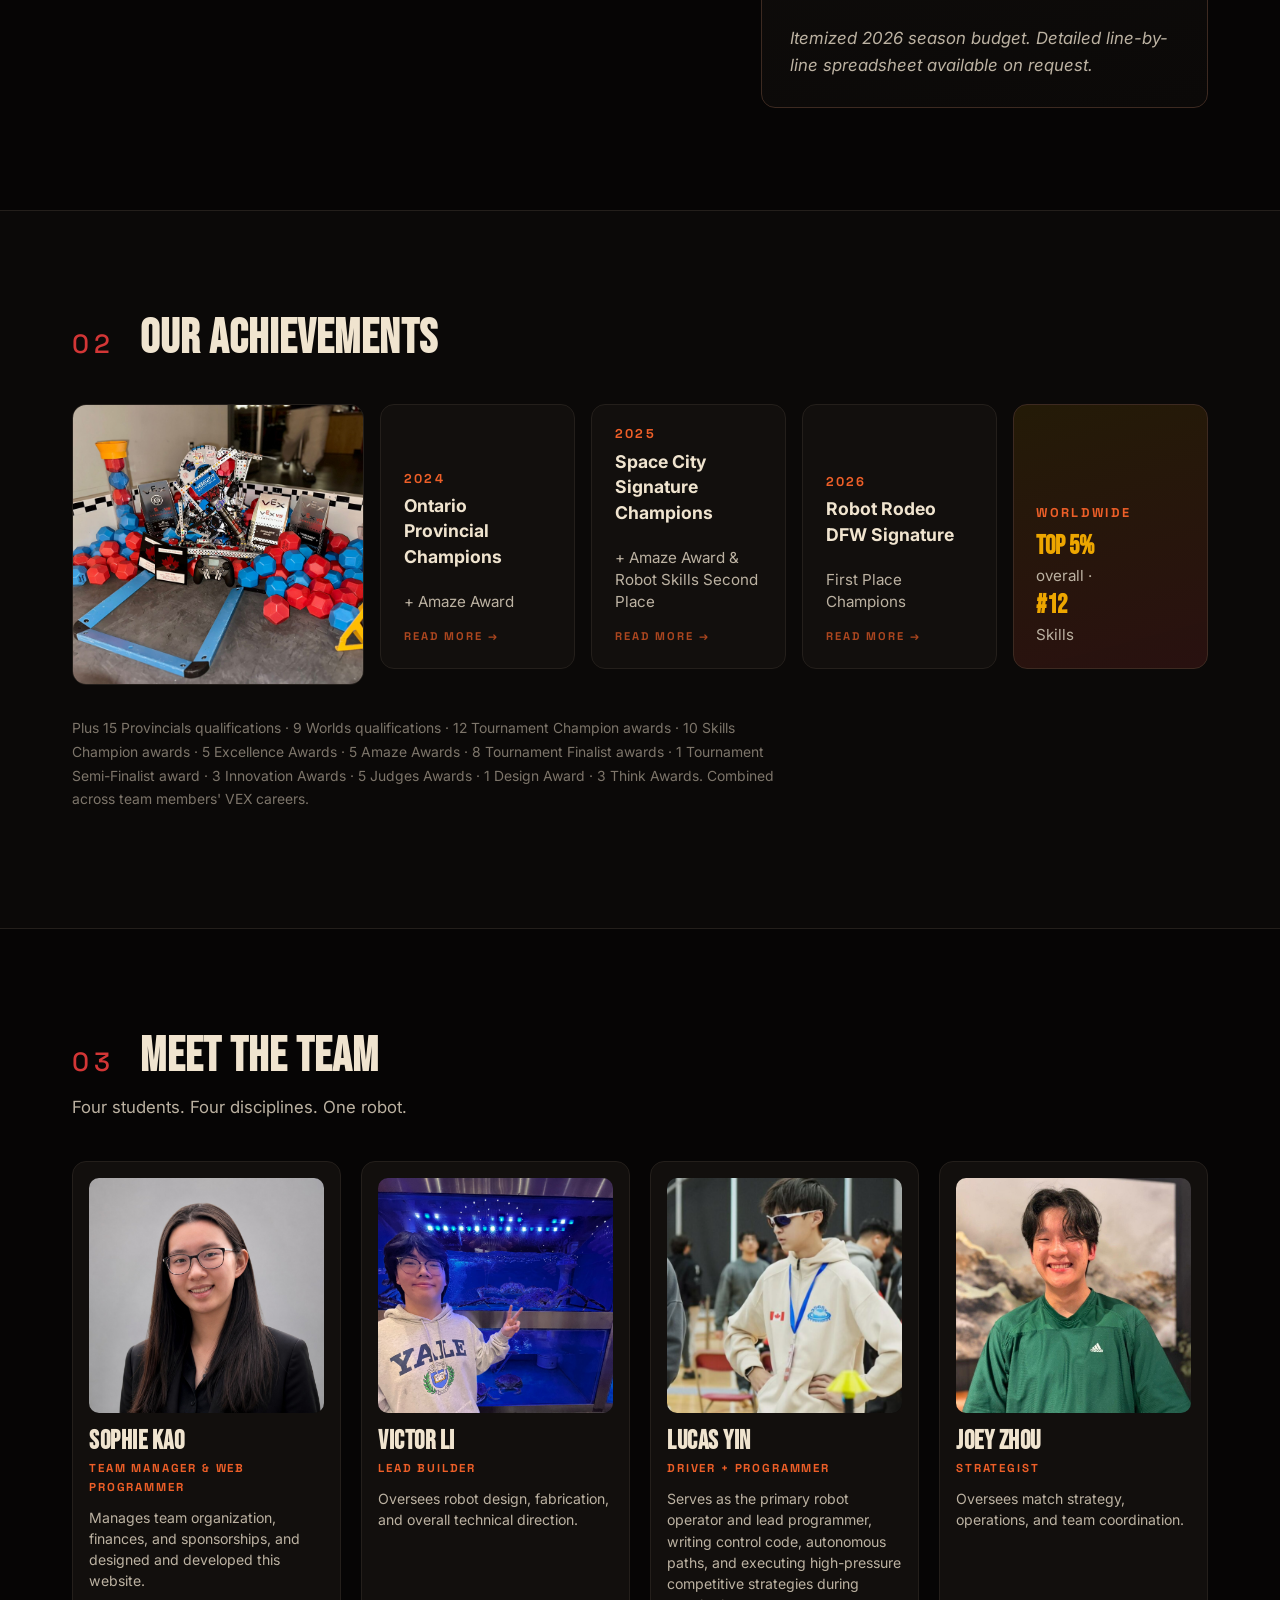
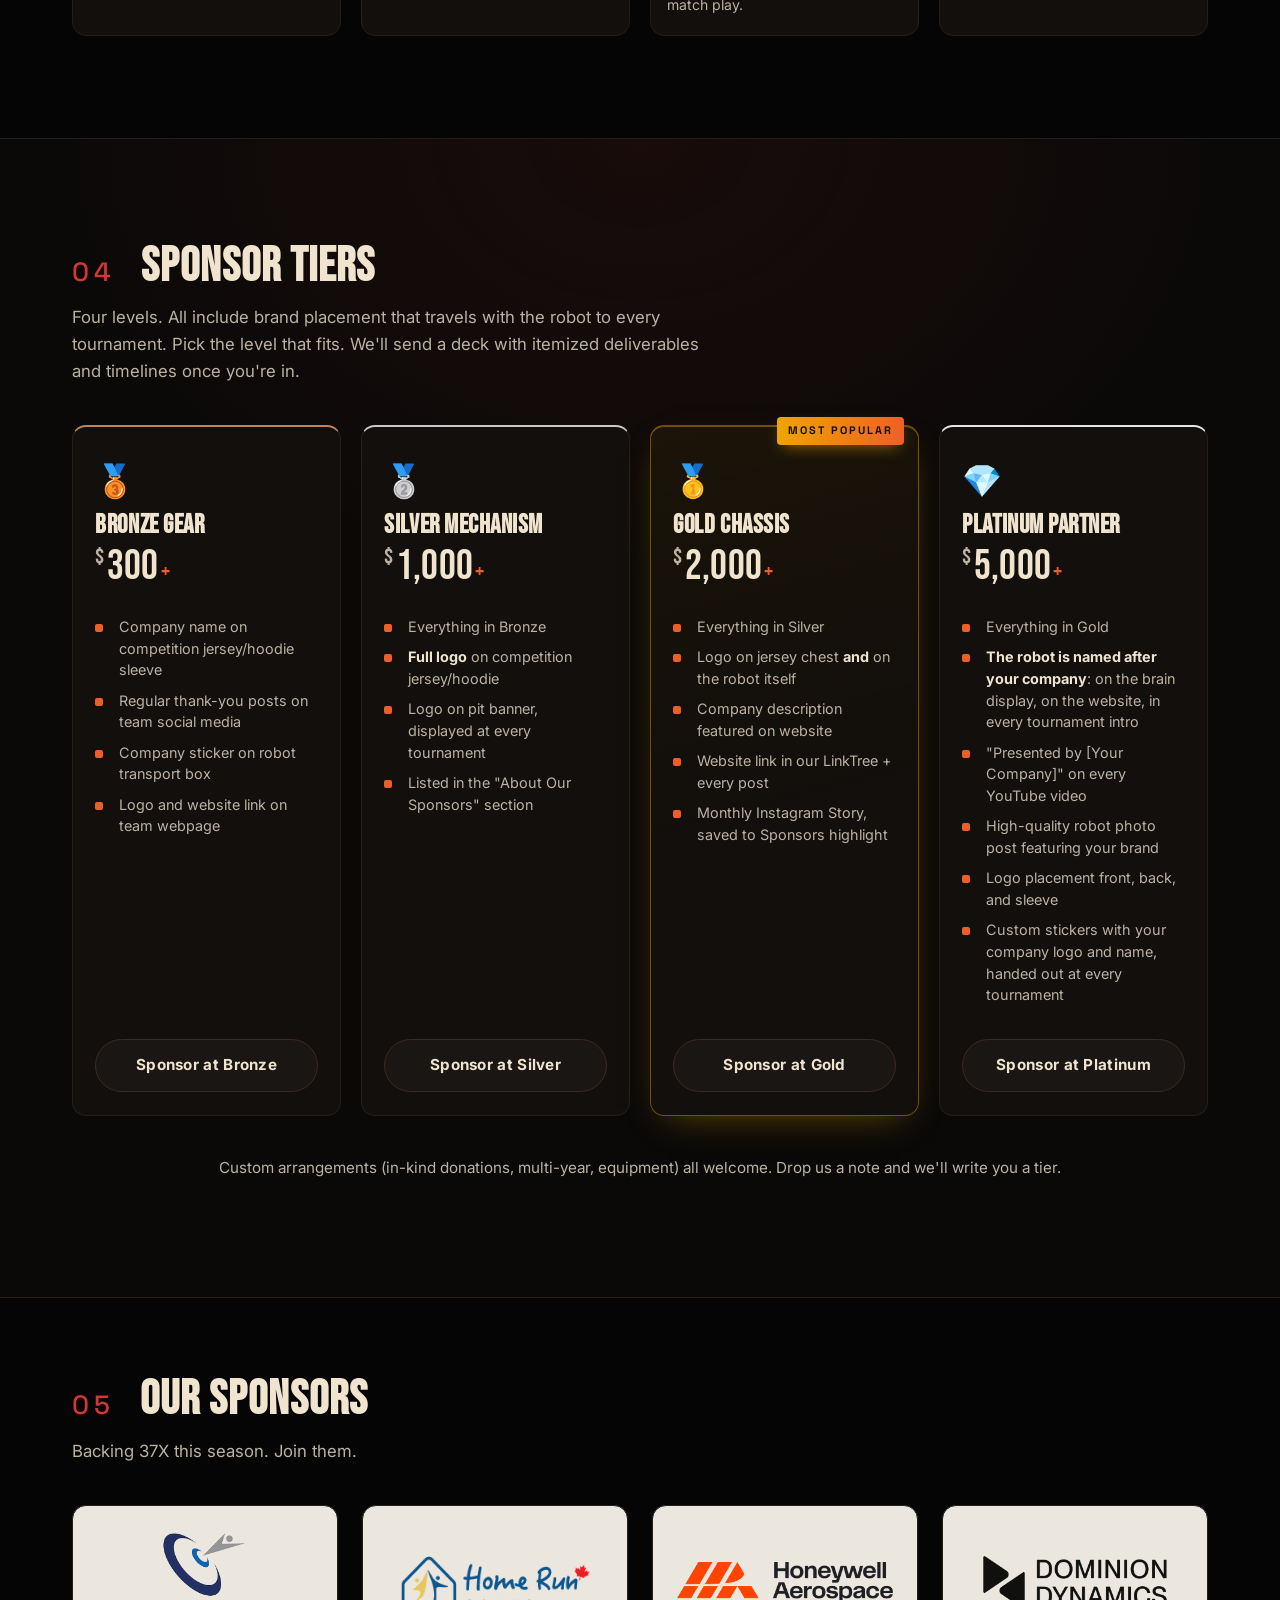
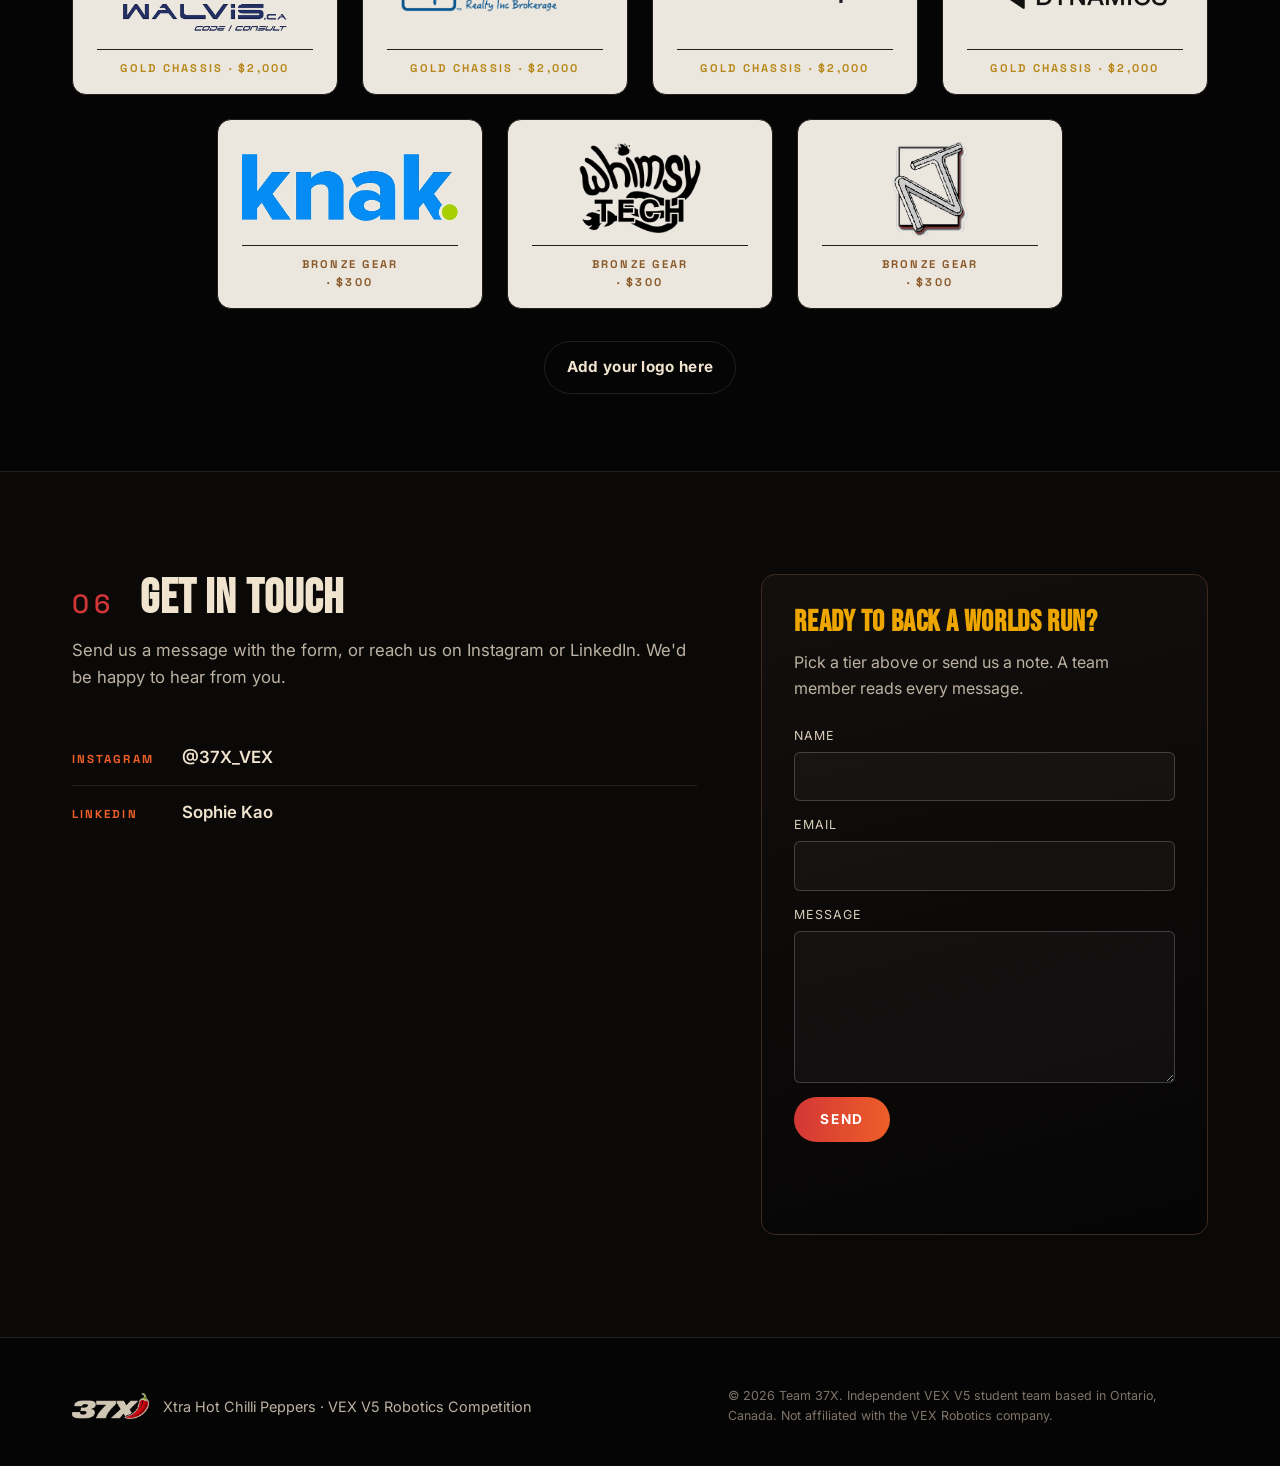
==== commit b17b908f: "Sponsor wall: centre the second row (3 Bronze Gear tiles) under the 4 Gold tiles on desktop in all 4" ====
--- a/v1/css/styles.css
+++ b/v1/css/styles.css
@@ -709,6 +709,13 @@
 .sponsor-card--gold   .sponsor-card__tier { color: #b8881a; }
 .sponsor-card--silver .sponsor-card__tier { color: #777777; }
 .sponsor-card--bronze .sponsor-card__tier { color: #8b5a2b; }
+
+/* Desktop: 4 equal tiles per row; a short last row (Bronze Gear) is centred. */
+@media (min-width: 1100px) {
+  .sponsors-wall { grid-template-columns: repeat(8, minmax(0, 1fr)); }
+  .sponsor-card { grid-column: span 2; }
+  .sponsor-card--gold + .sponsor-card--bronze { grid-column: 2 / span 2; }
+}
 .sponsor-card--platinum .sponsor-card__tier {
   color: #1a1a1a;
   background: linear-gradient(90deg, #b3b3b3 0%, #ffffff 50%, #b3b3b3 100%);
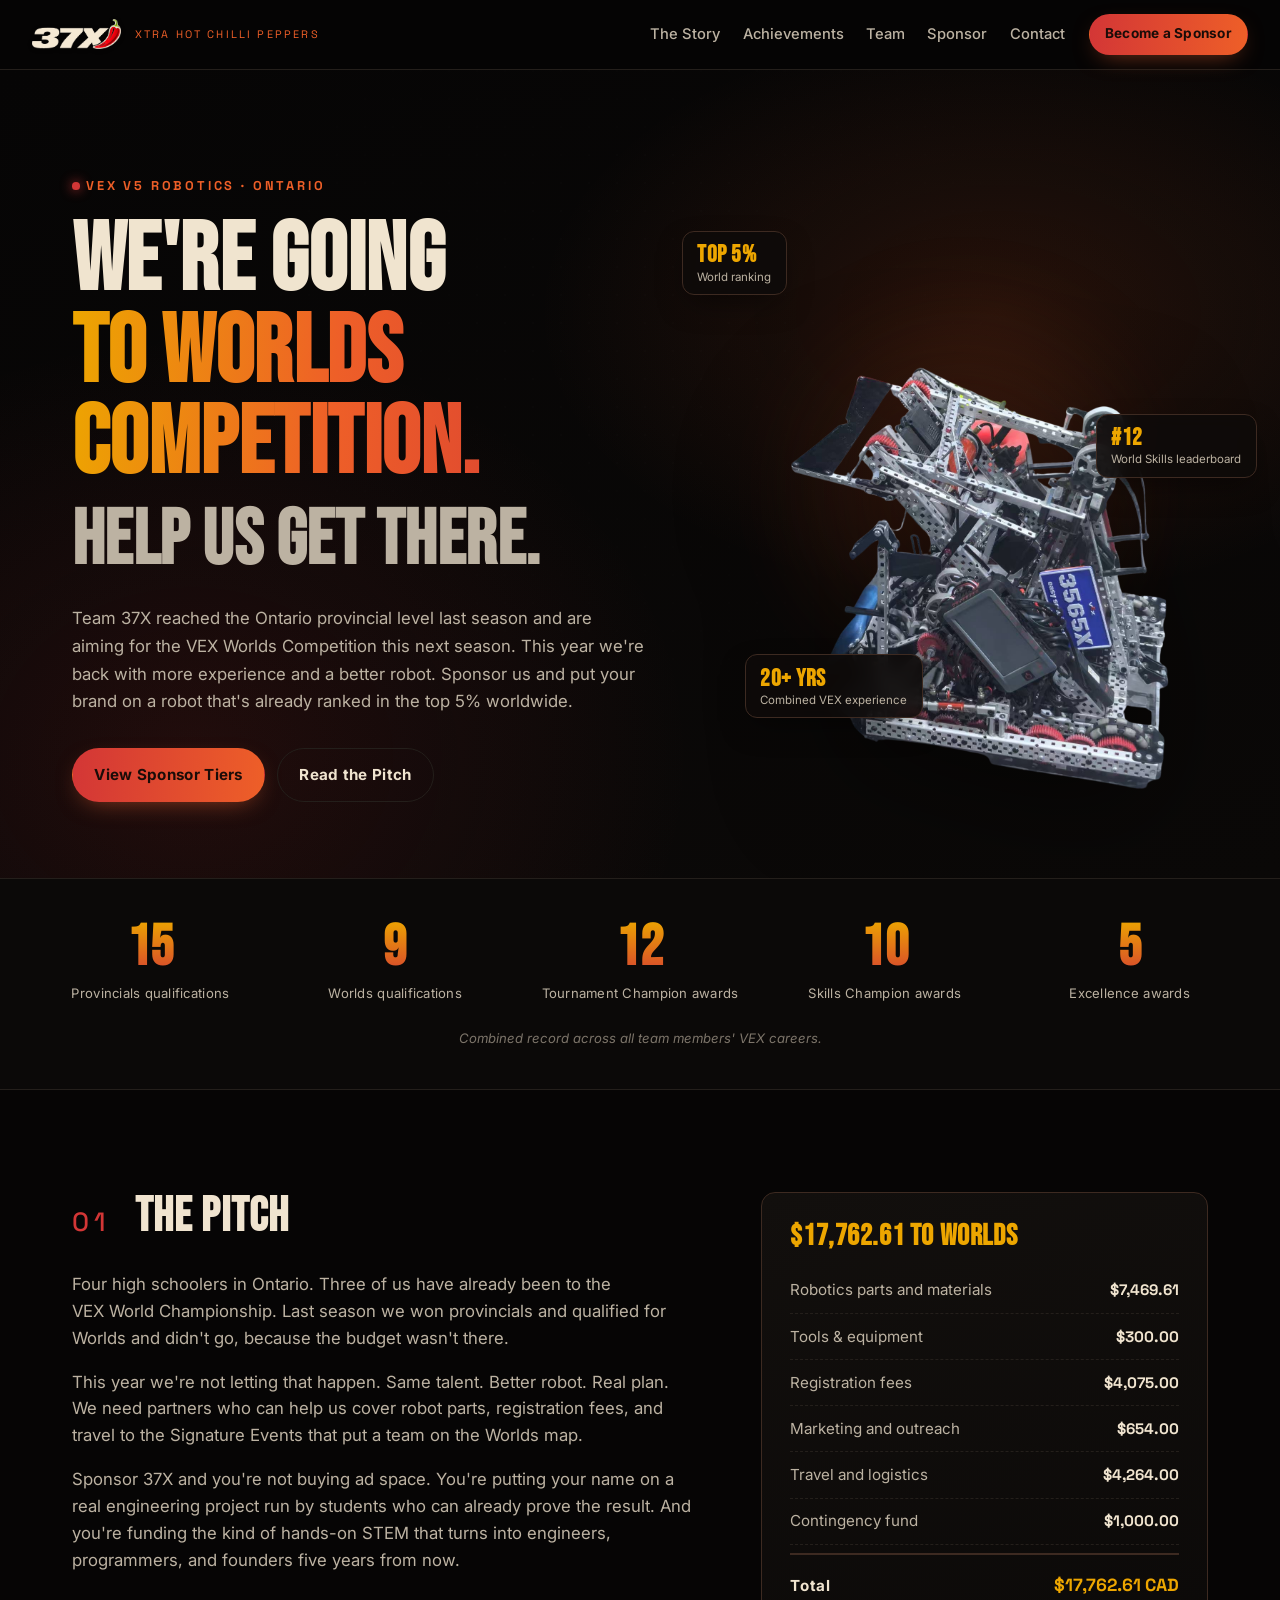
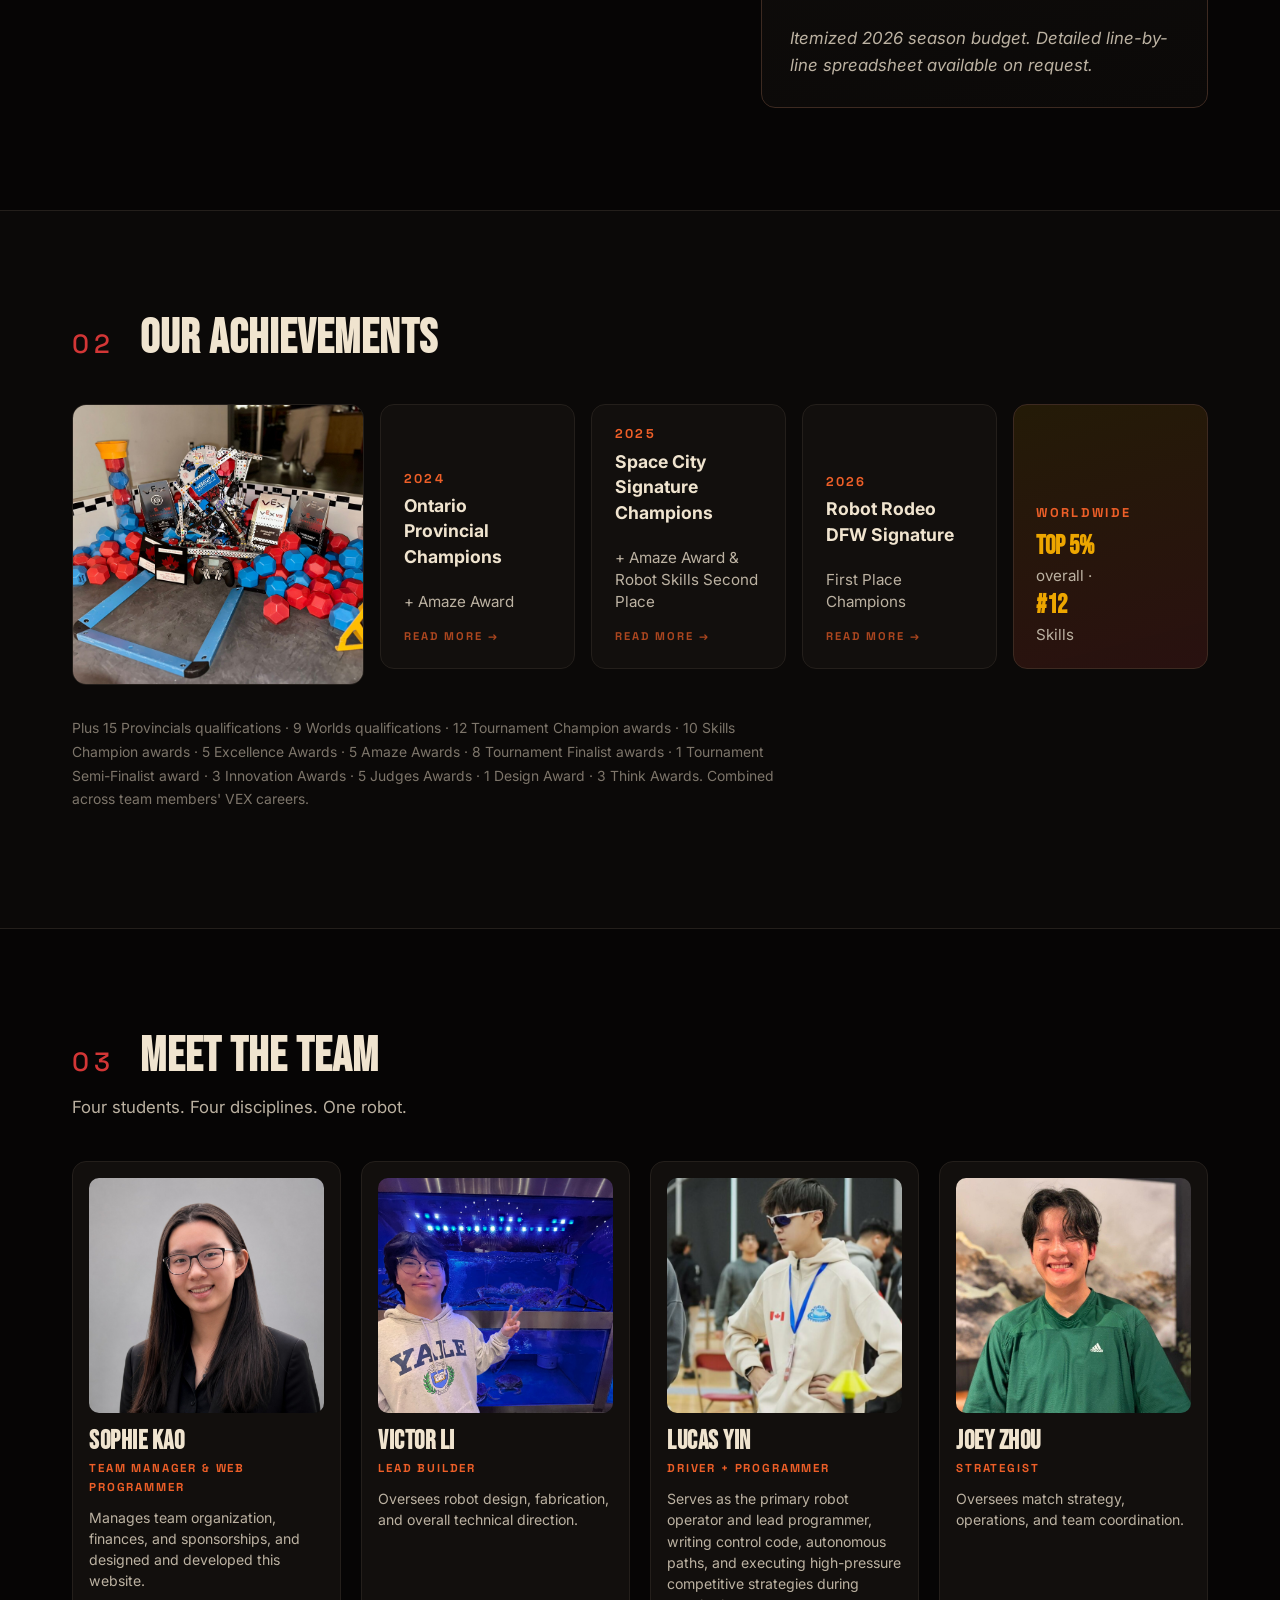
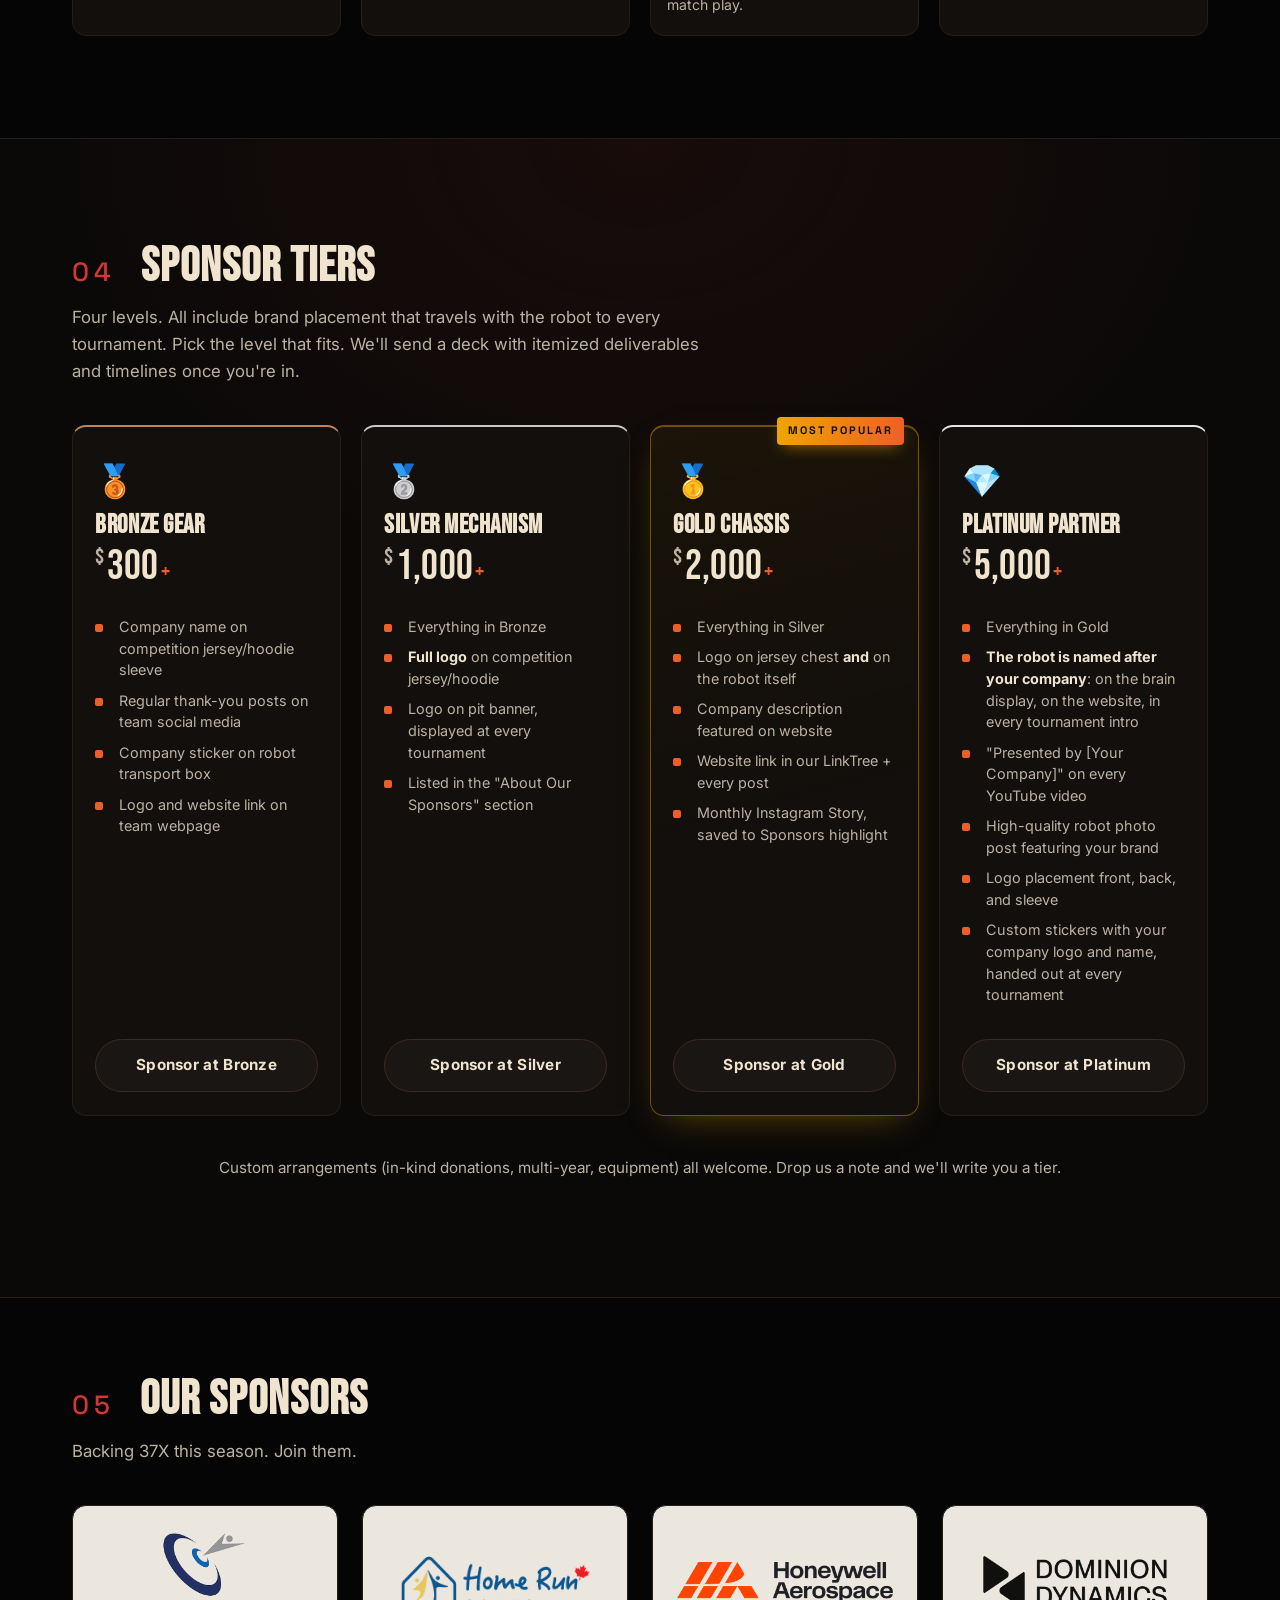
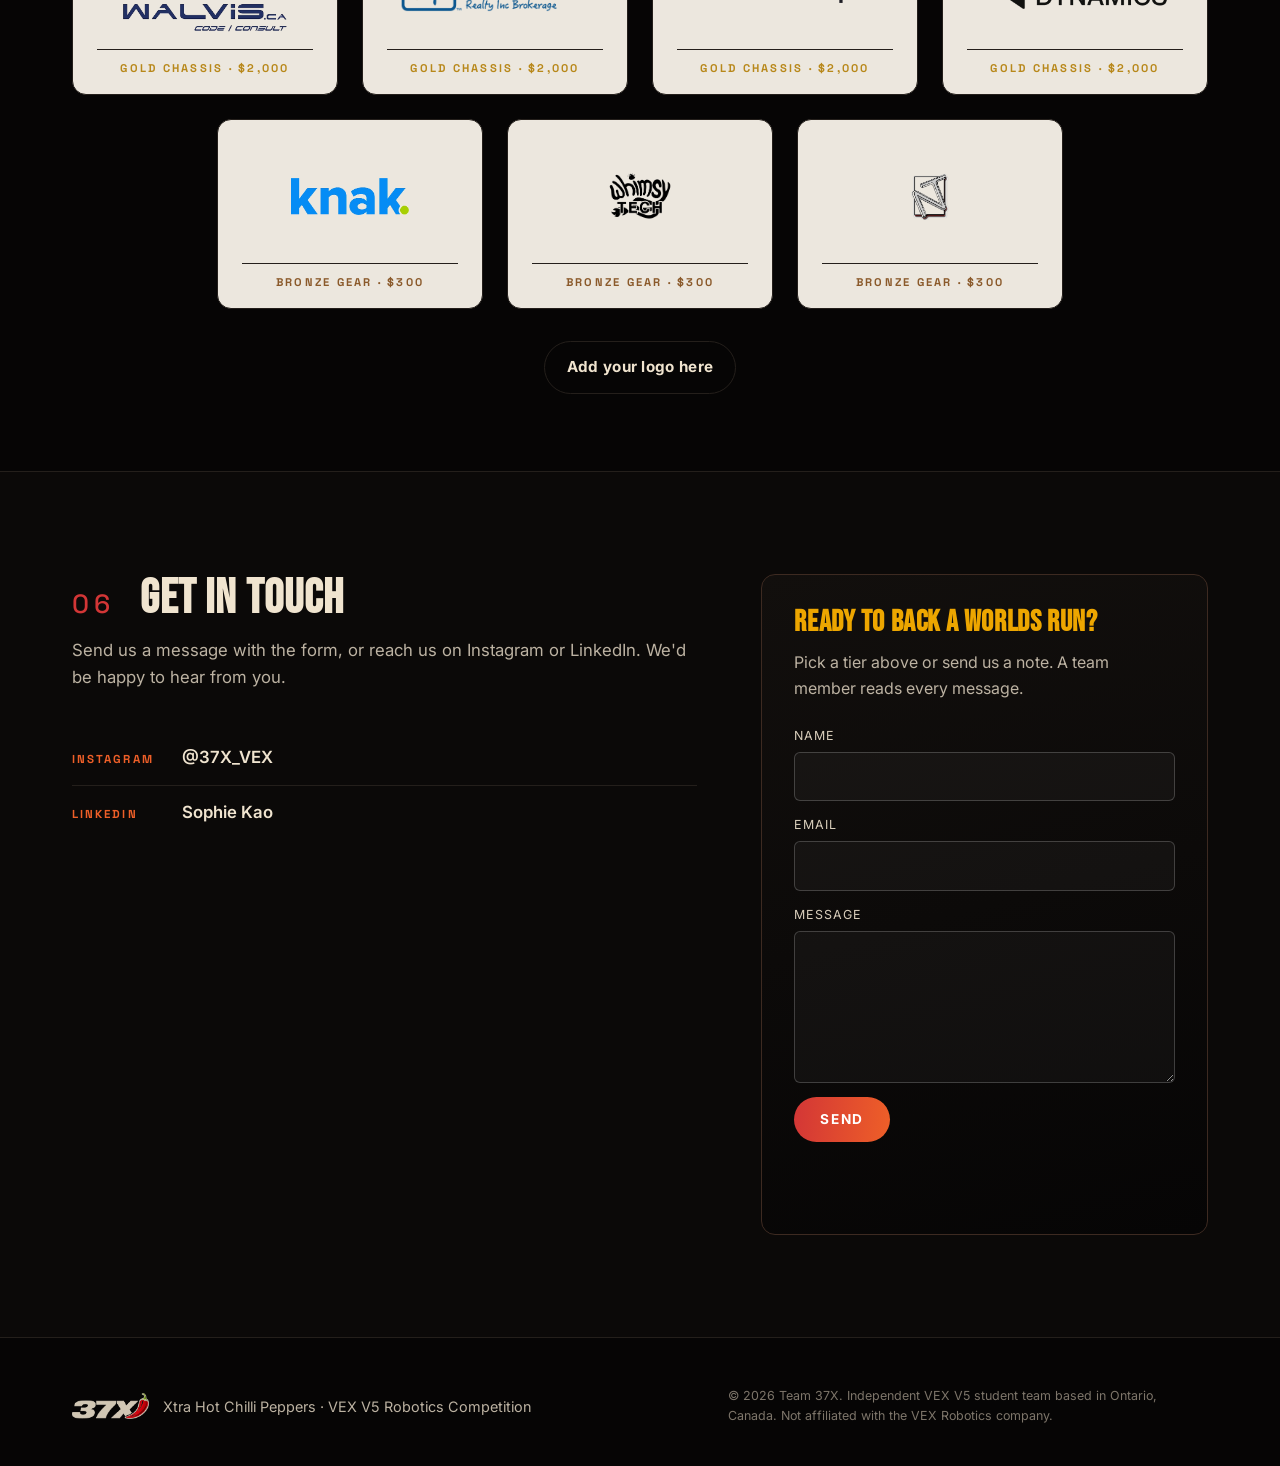
==== commit 526a238f: "Sponsor wall: Bronze Gear tiles now match Gold Chassis height and Bronze logos sit smaller than Gold" ====
--- a/v1/index.html
+++ b/v1/index.html
@@ -316,19 +316,19 @@
         <a href="https://knak.com" target="_blank" rel="noopener">
           <img src="../assets/img/sponsor-knak.png" alt="Knak" />
         </a>
-        <div class="sponsor-card__tier">Bronze Gear<br>· $300</div>
+        <div class="sponsor-card__tier">Bronze Gear · $300</div>
       </li>
       <li class="sponsor-card sponsor-card--wordmark sponsor-card--bronze">
         <a href="https://www.whimsytech.net" target="_blank" rel="noopener">
           <img src="../assets/img/sponsor-whimsytech.png" alt="Whimsy Tech Inc." />
         </a>
-        <div class="sponsor-card__tier">Bronze Gear<br>· $300</div>
+        <div class="sponsor-card__tier">Bronze Gear · $300</div>
       </li>
       <li class="sponsor-card sponsor-card--mark sponsor-card--bronze">
         <a href="https://www.newmantools.com" target="_blank" rel="noopener">
           <img src="../assets/img/sponsor-newmantools.png" alt="Newman Tools Inc." />
         </a>
-        <div class="sponsor-card__tier">Bronze Gear<br>· $300</div>
+        <div class="sponsor-card__tier">Bronze Gear · $300</div>
       </li>
     </ul>
     <div class="sponsors-current__cta">
--- a/v1/css/styles.css
+++ b/v1/css/styles.css
@@ -681,6 +681,14 @@
   max-width: 60%;
   max-height: 100%;
 }
+/* Bronze Gear logos sit clearly smaller than Gold Chassis: capped in height and
+   width so a wide wordmark (Knak) or a tall mark (Newman Tools) never outgrows Gold. */
+.sponsor-card--bronze img,
+.sponsor-card--bronze.sponsor-card--mark img {
+  max-height: 48px;
+  max-width: 55%;
+}
+.sponsor-card__tier { white-space: nowrap; }
 /* Name variant: sponsors with no logo (e.g. a family). The name stands in for it. */
 .sponsor-card__name {
   flex: 1;
